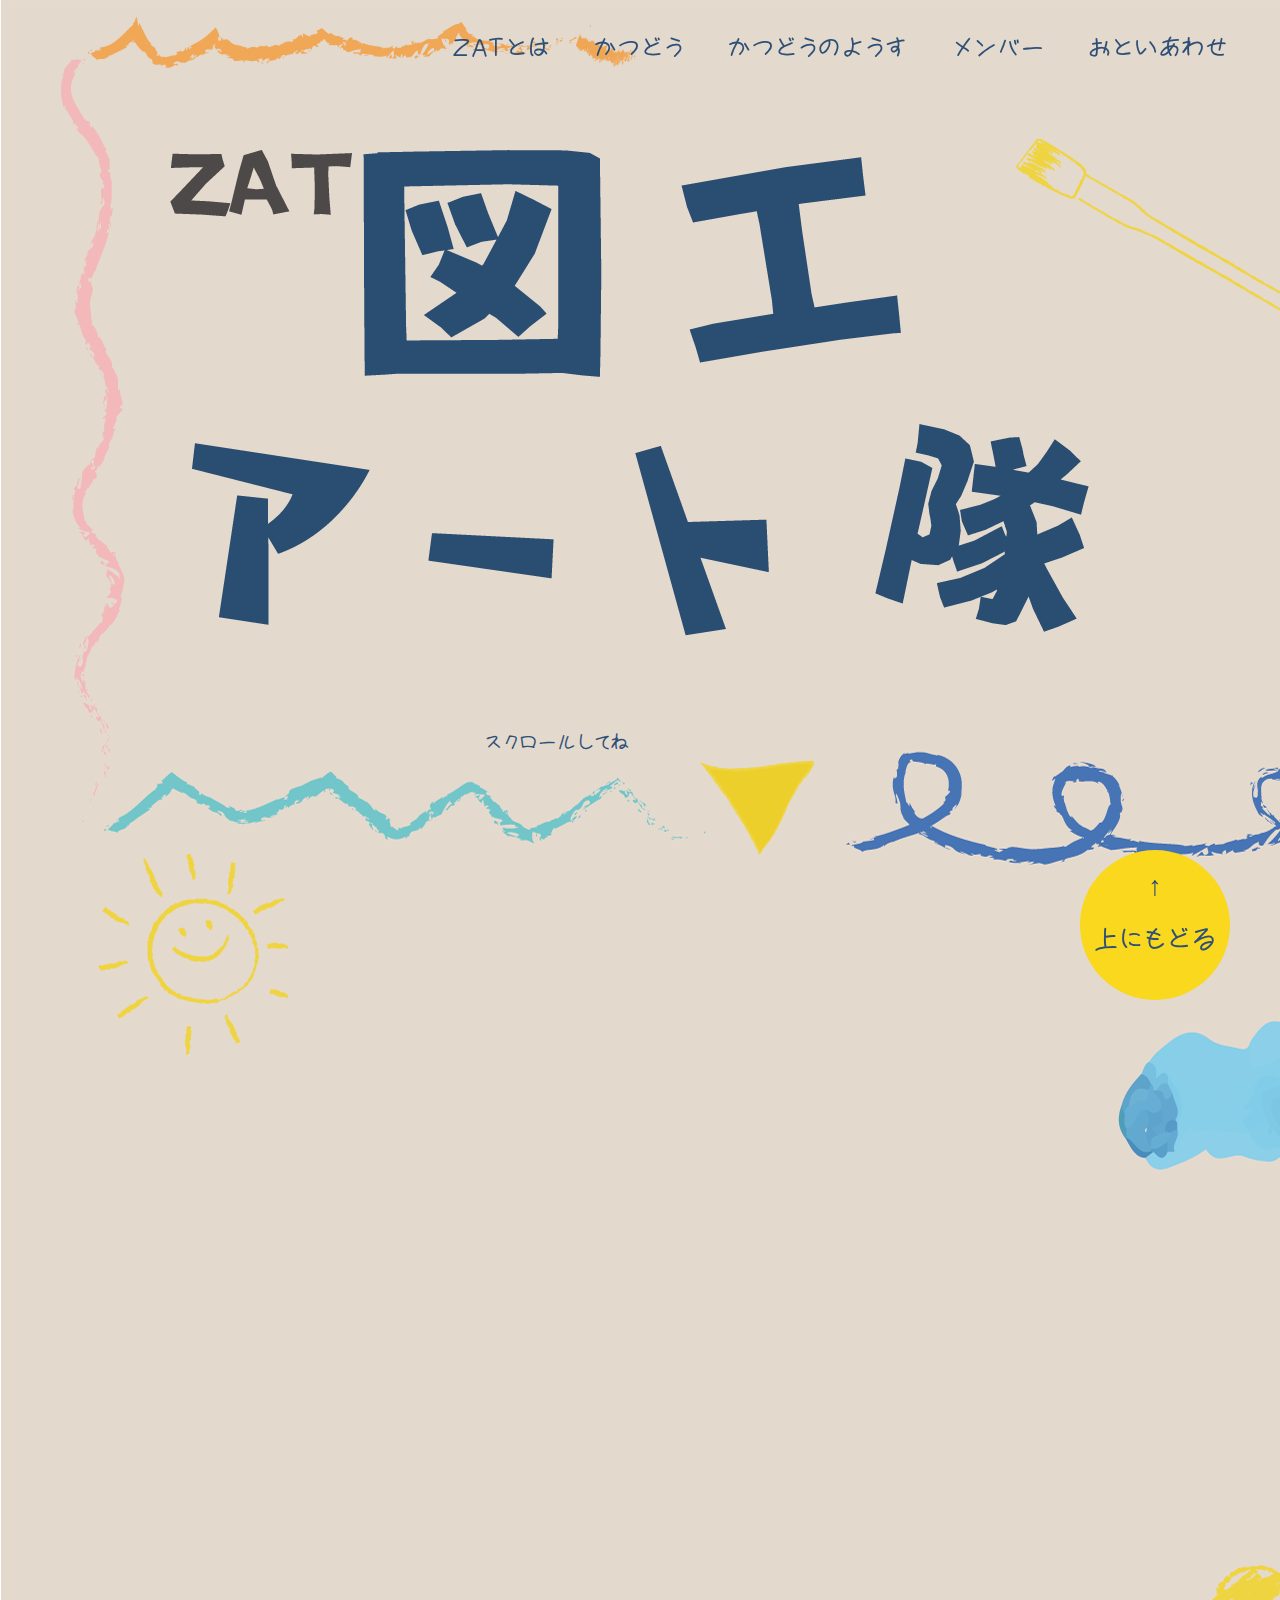
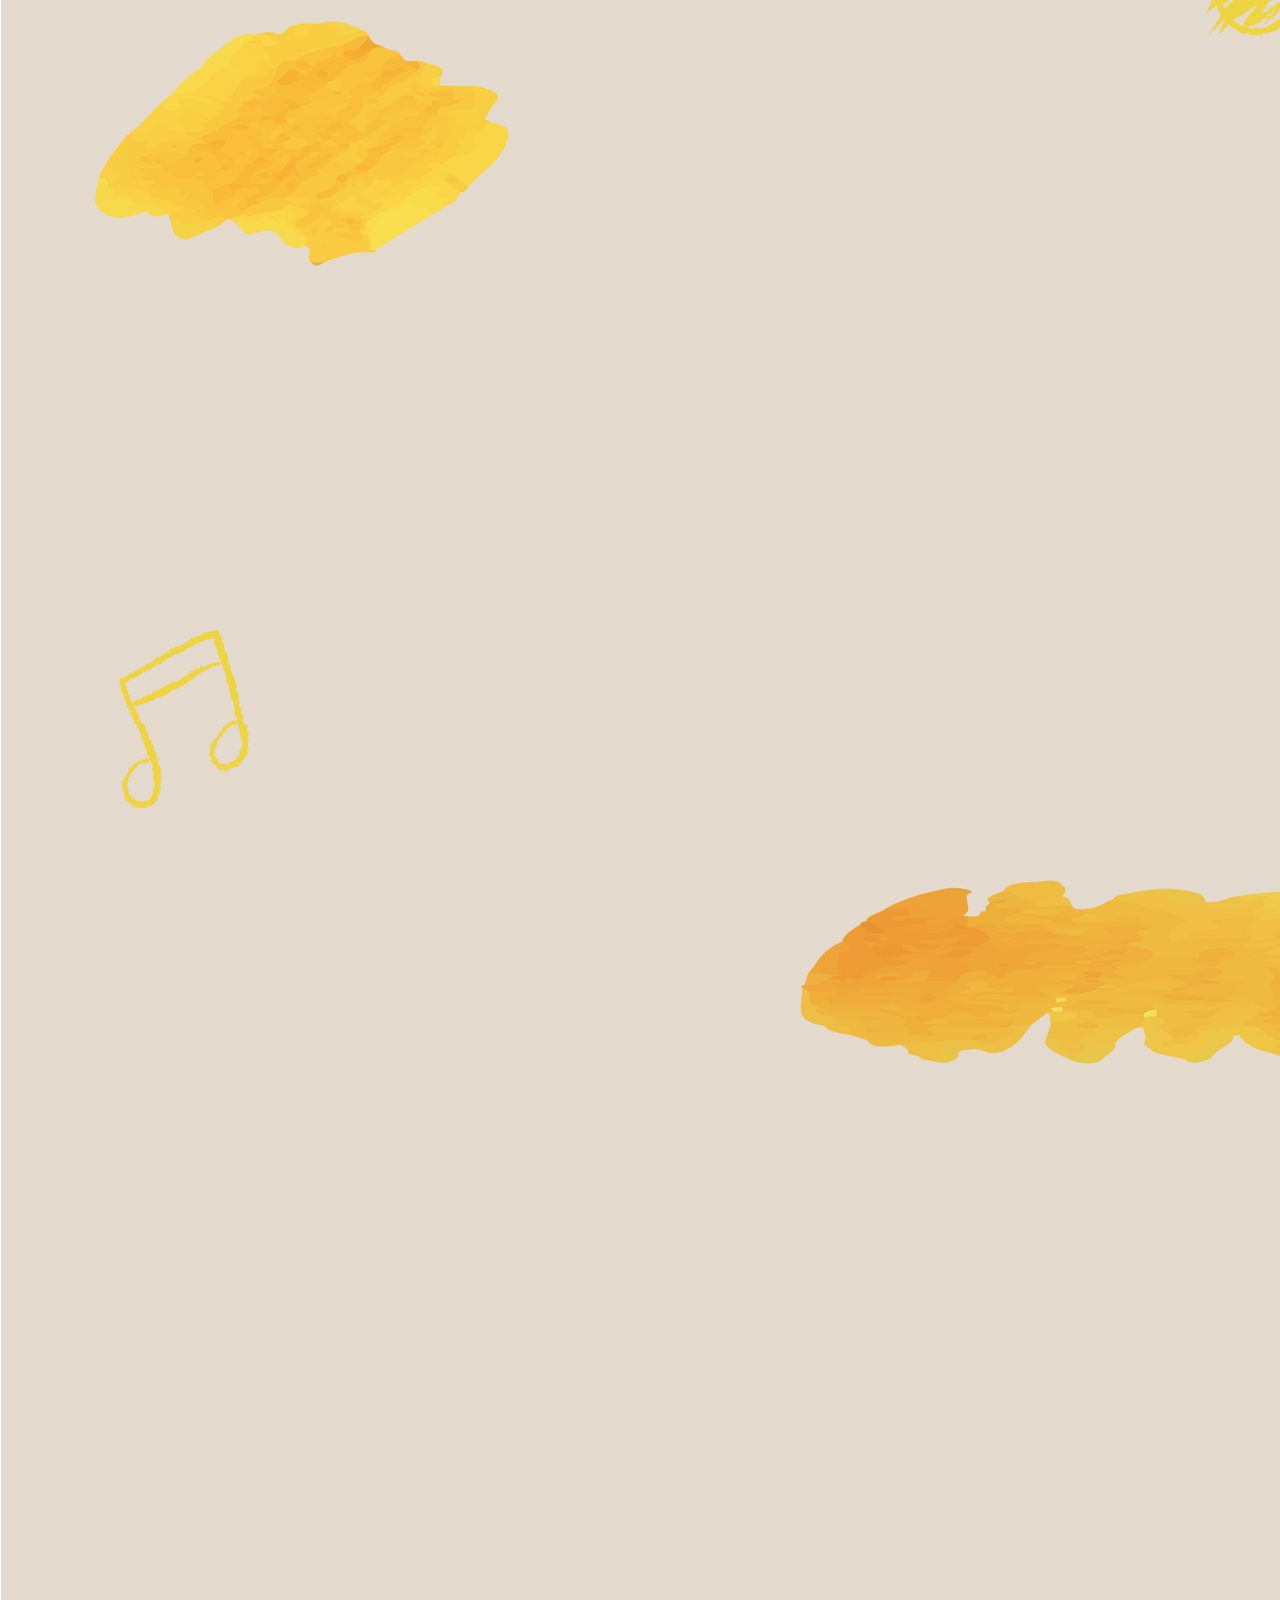
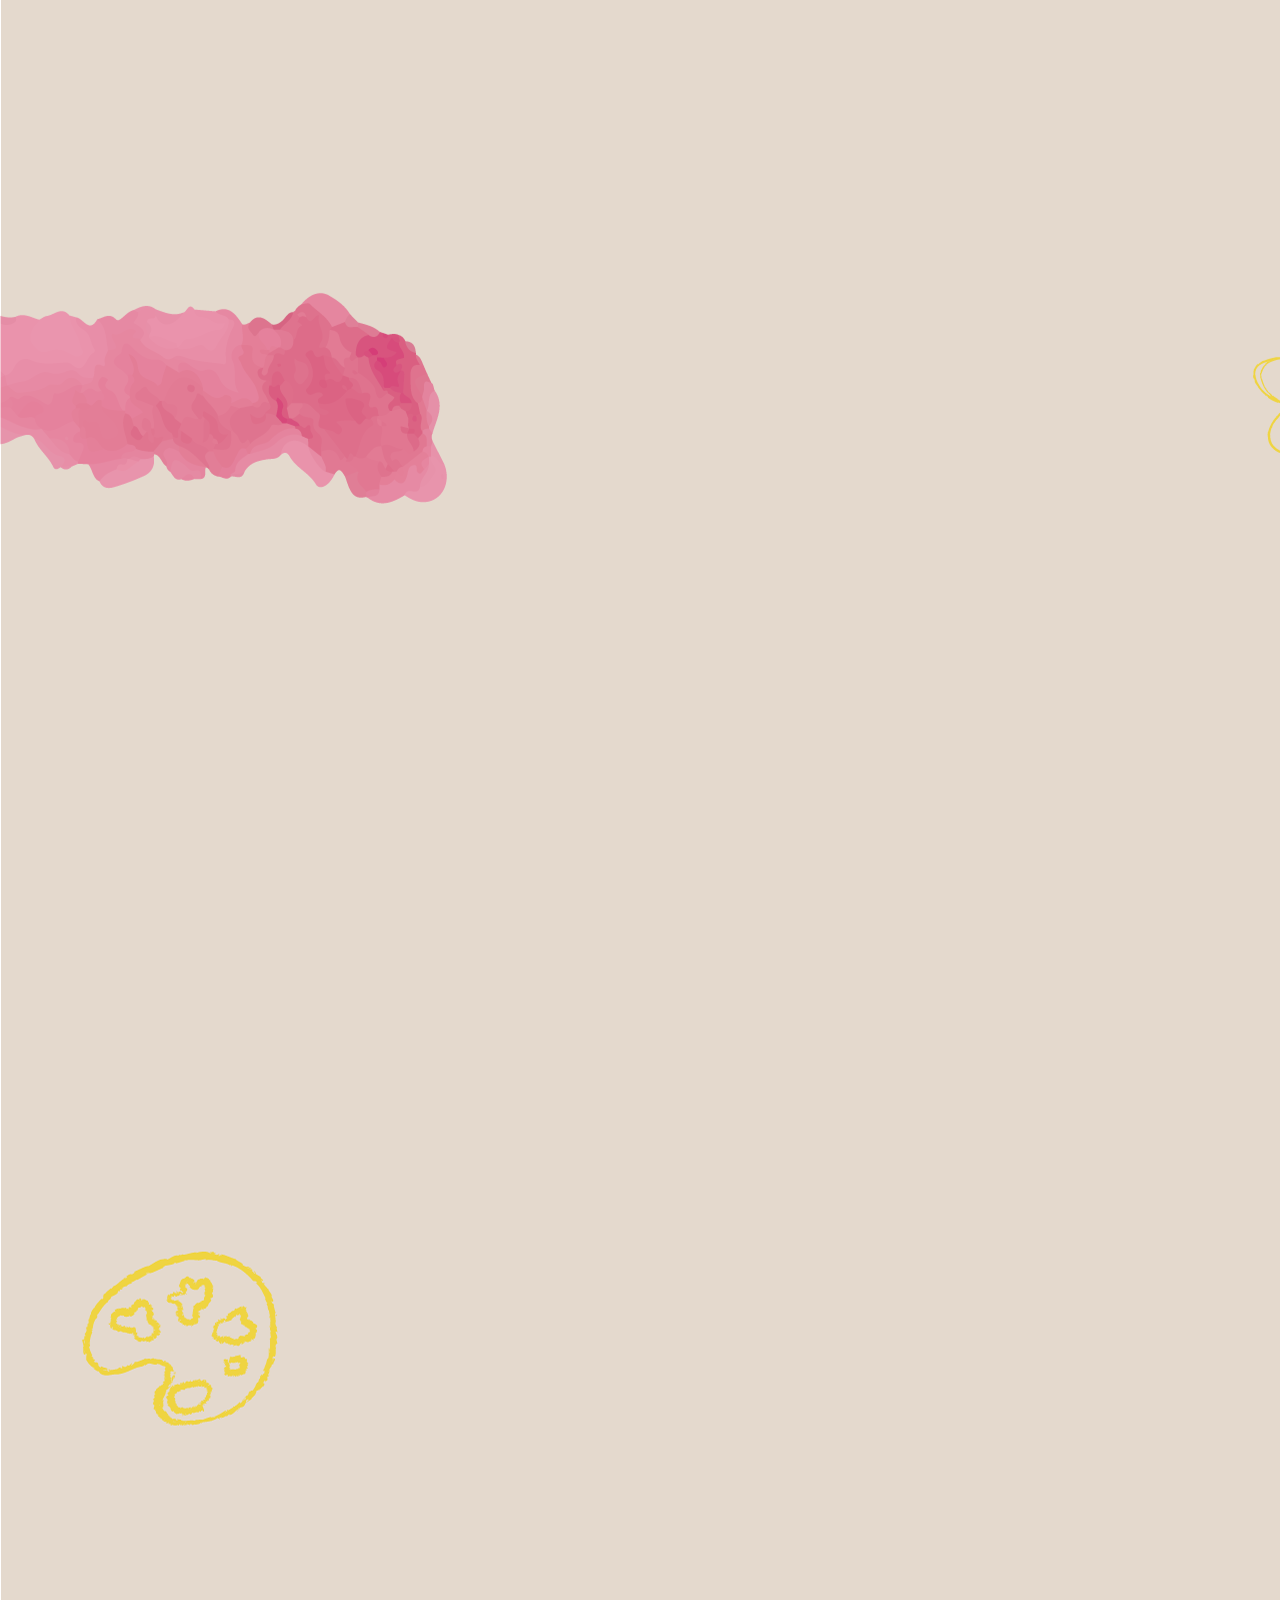
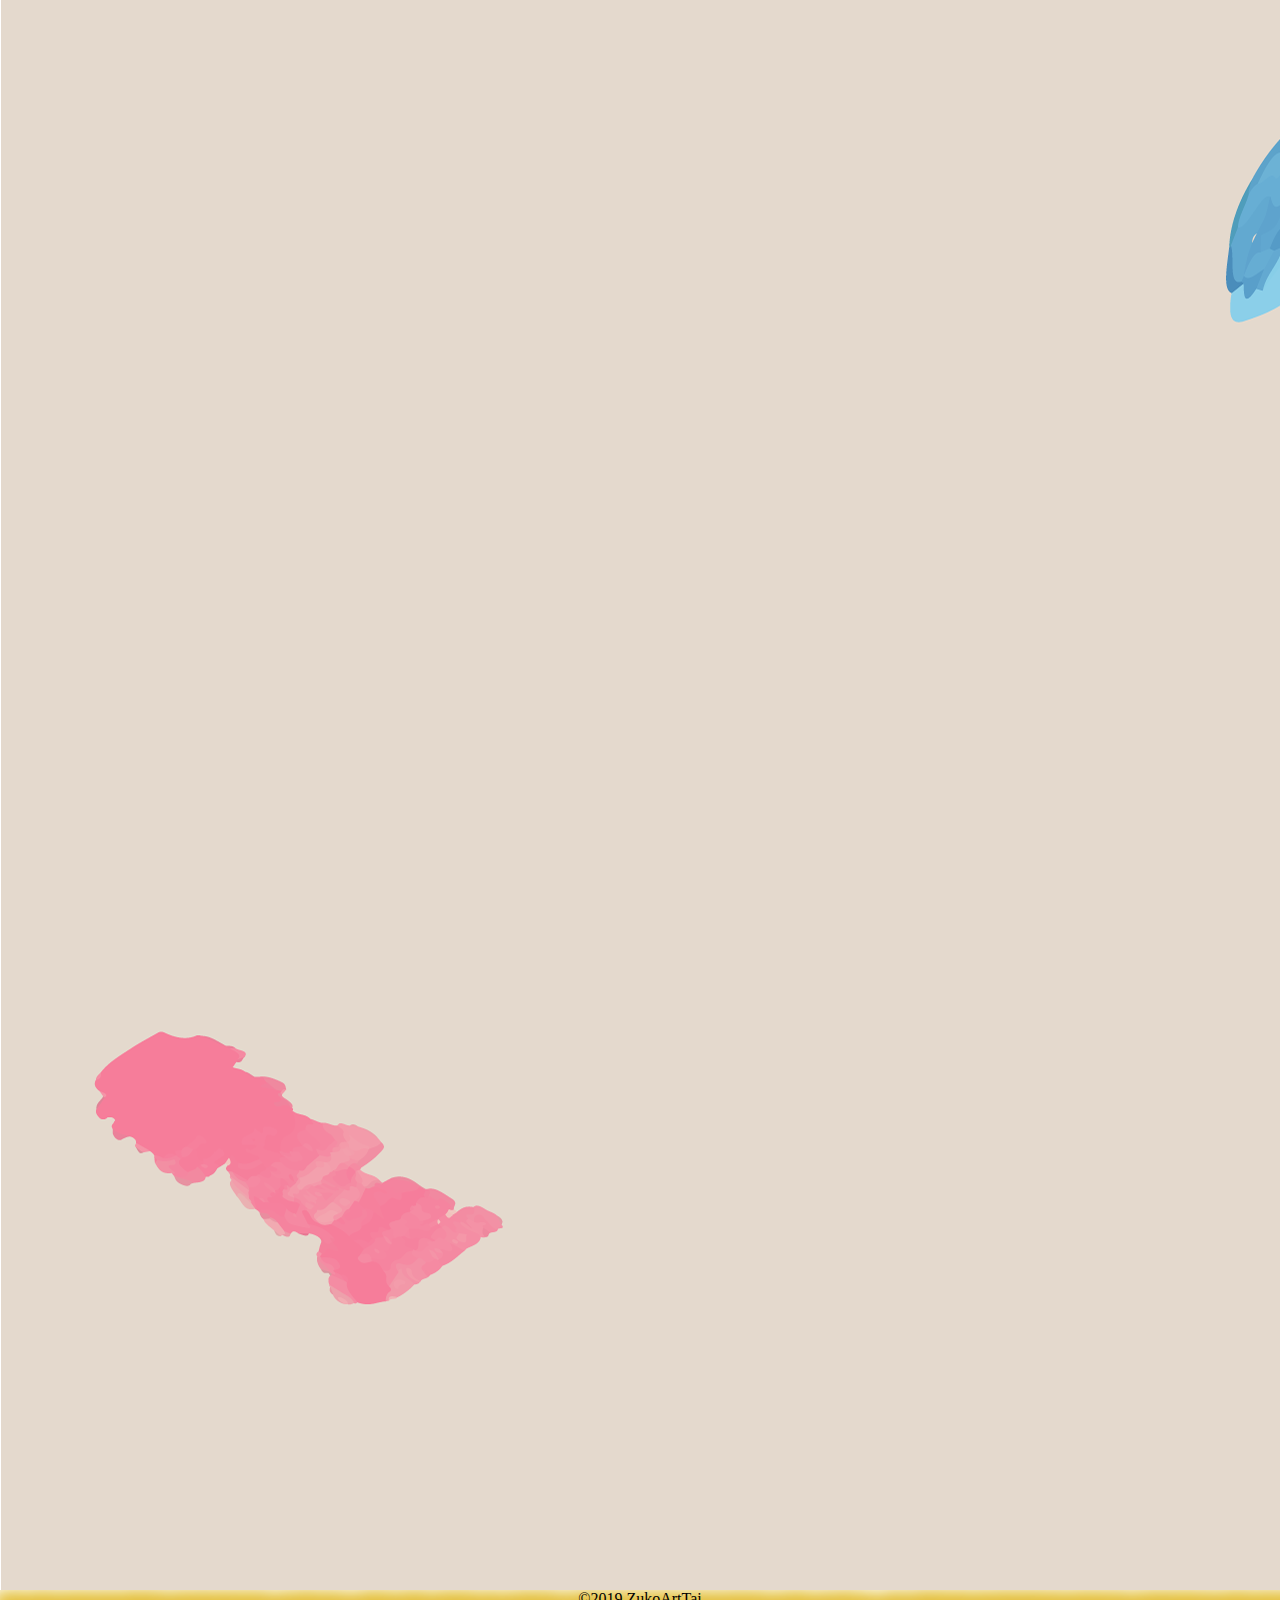
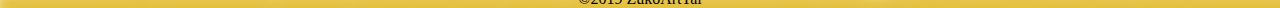
==== index.html @ a3e341e4 "no message" ====
<!DOCTYPE html>
<html lang="ja">
<head>
    <meta charset="UTF-8">
    <link rel="stylesheet" href="style.css">
    <link href="slick-theme.css" rel="stylesheet" type="text/css">
    <link href="slick.css" rel="stylesheet" type="text/css">
    <script src="https://ajax.googleapis.com/ajax/libs/jquery/3.4.1/jquery.min.js">
    </script>
    <script src="slick.min.js"></script>
    <meta name="viewport" content="width=device-width,initial-scale=1">



    <title>図工アート隊｜ZAT</title>
</head>

<body>
    <div class="head">
        <div class="global-navi"><nav>
            <ul>
                <li>
                    <a href="#about">ZATとは</a>
                    <a href="#activities">かつどう</a>
                    <a href="#gallery">かつどうのようす</a>
                    <a href="#members">メンバー</a>
                    <a href="#contact">おといあわせ</a>
                </li>

            </ul>
        </nav>
        </div>
        <p>スクロールしてね</p>
        <a class="scroll" href="#about"><img src="pointing.png" alt=""></a>
        <div class="logo-img"><img src="1x/logo.png" alt=""></div>
        <div class="logo-mini"><img src="1x/logomini.png" alt=""></div>
        
    </div>
    <div class="main">
        <div class="fuwat" id="about">
            <img class="title" src="titleabout.png" alt="">
            <img src="zatmark.png" alt="">
            <p>ZATは放課後図工室から生まれたグループ。<br>
                モノづくりやわくわくすることが大好きな<br>
                子どもたちのグループです。<br>
                日々自分たちの学校や町を楽しくさせること<br>
                を考えていて、創作活動を通して図工、<br>
                アートの楽しさを伝えます。

            </p>


        </div>
        <div class="fuwat" id="activities">
            <img class="title" src="titleactivity.png" alt="">
            <div class="activitybox">
                <div class="left-box"><a href="index2.html#section1"><img src="activitypetit2.png" alt=""></a>
                <div class="learnmore"><h2>もっとみる</h2></div></div>
                <div class="right-box">
                    <div class="right-one">

                        <div class="each"><a href="index2.html#section2"><img src="activityzukkoro.png" alt=""></a><div class="learnmore"><h2>もっとみる</h2></div></div>
                        <div class="each"><a href="index2.html#section3"><img src="activitypetit1.png" alt=""></a><div class="learnmore"><h2>もっとみる</h2></div></div>
                    </div>
                    <div class="right-two">
                        <div class="each"><a href="index2.html#section4"><img src="1x/activitykyoudo.png" alt=""></a><div class="learnmore"><h2>もっとみる</h2></div></div>
                        <div class="each"><a href="index2.html#section5"><img src="1x/activityflat.png" alt=""></a><div class="learnmore"><h2>もっとみる</h2></div></div>
                    </div>
                </div>
            </div>
        </div>
        <div class="fuwat" id="gallery">
            <img class="title" src="titlegallery.png" alt="">
            <ul class="thumb-item">
                <li><a href="#"><img src="kanbang.JPG"></a></li>
                <li><a href="#"><img src="kokubang.JPG"></a></li>
                <li><a href="#"><img src="logog.JPG"></a></li>
                <li><a href="#"><img src="nunog.JPG"></a></li>
                <li><a href="#"><img src="paintingg.JPG"></a></li>
            </ul>
            <!-- ↓サムネイル -->
            <ul class="thumb-item-nav">
                <li><a href="#"><img src="kanbang.JPG"></a></li>
                <li><a href="#"><img src="kokubang.JPG"></a></li>
                <li><a href="#"><img src="logog.JPG"></a></li>
                <li><a href="#"><img src="nunog.JPG"></a></li>
                <li><a href="#"><img src="paintingg.JPG"></a></li>
            </ul>




        </div>

        <script>
            $(function() {
                $('.thumb-item').slick({
                    infinite: true,
                    slidesToShow: 1,
                    slidesToScroll: 1,
                    arrows: false,
                    fade: true,
                    asNavFor: '.thumb-item-nav' //サムネイルのクラス名
                });
                $('.thumb-item-nav').slick({
                    infinite: true,
                    slidesToShow: 3,
                    slidesToScroll: 1,
                    asNavFor: '.thumb-item', //スライダー本体のクラス名
                    focusOnSelect: true,
                    centerMode: true,
                });
            });
        </script>

        <div class="fuwat" id="members">
            <img class="title" src="titlemember.png" alt="">

            <div class="introduce">
                <div class="person">
                    <div class="face"><img src="1x/face3boy.png" alt=""></div>
                    <p>マッキー</p>
                </div>
                <div class="person">
                    <div class="face"><img src="1x/face1girl.png" alt=""></div>
                    <p>はな</p>
                </div>
                <div class="person">
                    <div class="face"><img src="1x/face2girl.png" alt=""></div>
                    <p>あーちゃん</p>
                </div>
                <div class="person">
                    <div class="face"><img src="1x/face5boy.png" alt=""></div>
                    <p>オガポガ</p>
                </div>
                <div class="person">
                    <div class="face"><img src="1x/face4girl.png" alt=""></div>
                    <p>ひがしー</p>
                </div>
                <div class="person">
                    <div class="face"><img src="1x/face6boy.png" alt=""></div>
                    <p>もっちー</p>
                </div>
                <div class="person">
                    <div class="face"><img src="1x/face3boy.png" alt=""></div>
                    <p>おじん</p>
                </div>
                <div class="person">
                    <div class="face"><img src="1x/face4girl.png" alt=""></div>
                    <p>あんちゃん</p>
                </div>
                <div class="person">
                    <div class="face"><img src="1x/face5boy.png" alt=""></div>
                    <p>まっさー</p>
                </div>
                <div class="person">
                    <div class="face"><img src="1x/face5boy.png" alt=""></div>
                    <p>ダン</p>
                </div>
                <div class="person">
                    <div class="face"><img src="1x/face3boy.png" alt=""></div>
                    <p>はち</p>
                </div>
                <div class="person">
                    <div class="face"><img src="" alt=""></div>
                    <p>次はきみだ！</p>
                </div>
            </div>

        </div>







        <div class="fuwat" id="contact">
            <img class="title" src="titlecontact.png" alt="">

            <form class="contact-form" action="program.php" method="post">
                <div class="item">
                    <label class="label" for="name" name="name">お名前</label>
                    <input class="name" type="text" name="name">
                </div>
                <div class="item" id="mail">
                    <label class="label" for="e-mail">メールアドレス</label>
                    <input class="mail" type="text" name="mail">
                </div>
                <div class="item" id="comment">
                    <label class="label" for="message">お問い合わせ内容</label>
                    <textarea name="comment" id="" cols="30" rows="10" placeholder="ZATと活動してみませんか？"></textarea>
                </div>

                <div class="item-no-label">
                    <button type="submit">おくる</button>
                </div>

            </form>


        </div>

        <a class="topbutton" href="index.html">↑<br>上にもどる</a>




    </div>


    <script type="text/javascript">
        $(document).ready(function() {
            $('.fuwat').css('visibility', 'hidden');
            $(window).scroll(function() {
                var windowHeight = $(window).height(),
                    topWindow = $(window).scrollTop();
                $('.fuwat').each(function() {
                    var objectPosition = $(this).offset().top;
                    if (topWindow > objectPosition - windowHeight + 200) {
                        $(this).addClass("fuwatAnime");
                    }
                });
            });
        });
    </script>

    <script>
        $(function() {
            $('a[href^="#"]').click(function() {
                var speed = 500;
                var href = $(this).attr("href");
                var target = $(href == "#" || href == "" ? 'html' : href);
                var position = target.offset().top;
                $("html, body").animate({
                    scrollTop: position
                }, speed, "swing");
                return false;
            });
        });
    </script>

    <script>
        $(function() {
            $('a[href^="index.html"]').click(function() {
                var speed = 500;
                var href = $(this).attr("href");
                var target = $(href == "index.html" || href == "" ? 'html' : href);
                var position = target.offset().top;
                $("html, body").animate({
                    scrollTop: position
                }, speed, "swing");
                return false;
            });
           
        });
    </script>
<script>
        $(function() {
    var showFlag = false;
    var topBtn = $('.topbutton');    
    topBtn.css('bottom', '-100px');
    var showFlag = false;
    //スクロールが100に達したらボタン表示
    $(window).scroll(function () {
        if ($(this).scrollTop() > 800) {
            if (showFlag == false) {
                showFlag = true;
                topBtn.stop().animate({'bottom' : '20px'}, 300); 
            }
        } else {
            if (showFlag) {
                showFlag = false;
                topBtn.stop().animate({'bottom' : '-100px'}, 300); 
            }
        }
    });
            });
    </script>
    <script>
         
    /*$(function(){   
           $(window).scroll(function(){
         
        //セクション３より進んだらこれ
            if($(window).scrollTop() > $('#about').offset().top){
             $(".global-navi").css("background", "#f9d81dff");
        }else//それ以外（つまりセクション１である場合）はこれ
             $(".global-navi").css("background", "#e8dcd011");
              });
        }); */
    </script>



    <footer>&copy;2019 ZukoArtTai</footer>

</body></html>
---- style.css ----
* {
    margin: 0;
    padding: 0;

}

@font-face {
    font-family: 'yasasisa';

    src: url('yasasisa.ttf') format('truetype');
}

@font-face {
    font-family: 'nishiki';

    src: url('nishiki-teki.ttf') format('truetype');

}

@font-face {
    font-family: 'guzuri';
    src: url('guzuri_1nensei.ttf') format('truetype');
}

body {
    width: 100%;
    background-image: url("1x/bgimg.png");
    background-repeat: no-repeat;
    animation: fadeIn 2s ease 0s 1 normal;
    -webkit-animation: fadeIn 2s ease 0s 1 normal;
    

    
}

@keyframes fadeIn {
    0% {opacity: 0}
    100% {opacity: 1}
}

@-webkit-keyframes fadeIn {
    0% {opacity: 0}
    100% {opacity: 1}
}


@media screen and ( max-width:480px ){
    
    body{
        background-image: url(1x/spbgimg.png);
        
        -webkit-background-size: cover;
        background-size: cover;
    }
    
}

.head {
    height: 920px;
}

.logo-img{
    width: 100%;
    text-align: center;
    position: absolute;
    top: 150px;

}






.logo-mini img{
    position: absolute;
    left: 170px;
    top: 150px;
}




@media screen and (max-width:480px ){
    .logo-img img{
        text-align: center;
        width: 50%;

    }
    
    
}

@media screen and (max-width:480px ){
    .logo-mini img{
        width: 50%;
        
    }
}






.scroll {
    position: absolute;
    top: 760px;
    left: 700px;

}


nav {


    overflow: hidden;
    position: absolute;
    right: 32px;
    position:fixed;
    z-index: 100;
    
}

nav li {
    margin-top: 35px;

    float: left;
        
    

}

nav a {
    font-family: 'guzuri';
    font-size: 25px;
    text-decoration: none;
    color: #2e5077ff;
    font-weight: 500;
    display: inline-block;
    padding: 0 20px;
    transition:0.5s
    
     
}



nav a:hover {
    border-bottom: 5px solid #f9d81dff;
    
}



.global-navi{
    width: 100%;
    height: 80px;
    background: #e8dcd011;
    position:fixed;
    z-index: 3;
}


@media screen and ( max-width:479px ){
    
    nav{
        display:none;
    }
    
}

.head p{
    font-family: 'guzuri';
    position:absolute;
    top:720px;
    right: 650px;
}




.scroll img{
    transition-duration:0.5s;
}



.scroll img:hover{
    
  transform: translateY(20px);
  transition-duration: 0.5s;

}

.main {
    width: 1015px;
    margin: 0 auto;
}

#about {
    height: 870px;
    padding-top: 80px;


}

#about img {
    display: flex;
    margin: 20px auto 50px;
}


p {
    font-family: 'yasasisa';
    color: #2e5077ff;
    font-size: 20px;
    line-height: 2.4;
    text-align: center;
}

#activities {
    width: 100%;
    height: 830px;
    text-align: center;
    padding-top: 90px;
}

.title {}

.activitybox {
    width: 100%;
    padding: 50px 0 0;
    height: 430px;
    

}

.left-box {

    width: 440px;
    text-align: left;
    float: left;
    margin-right: 20px;
    margin-left: 50px;
text-align: center;
    
    position: relative;

}

.left-box .learnmore{
    font-family: 'yasasisa';
    color: #f9d81dff;
    background: #2e5077ff;
    width: 414px;
    margin-left: 15px;
    height: 429px;
    position: absolute;
    top: 0;
    border-radius: 20px;
    -webkit-transition:all 0.5s;
    -o-transition:all 0.5s;
    transition:all 0.5s;
    opacity: 1;
    z-index: -1;
    opacity:1;
}




.left-box img:hover{
    opacity:0.1;
}

.left-box img{
    transition:0.5s;
}


.left-box .learnmore h2{
    margin:190px 0;
    
}

.each .learnmore{
    font-family: 'yasasisa';
    color: #f9d81dff;
    background: #2e5077ff;
    margin-left: 6px;
    margin-top: 1.5px;
    width: 202px;
    height: 202px;
    position: absolute;
    top: 0;
    border-radius: 20px;
    -webkit-transition:all 0.5s;
    -o-transition:all 0.5s;
    transition:all 0.5s;
    opacity: 1;
    z-index: -1;
}

.each .learnmore h2{
    margin: 90px 0;
}

.each img:hover{
    opacity:0.1;
}

.each img{
    transition:0.5s;
}


.right-box {
    
    float: left;
    

}

.right-one{
    float: left;
    
    margin-right: 20px;
}

.right-two{
    float: left;
    
}



.each{
margin-bottom: 20px;
   position:relative;
    text-align: center;
}
.right-box img {
    width: 100%;
    

}





#gallery {
    height: 1000px;
    text-align: center;
    padding-top: 80px;
    padding-left: 20px;
    padding-right: 20px;
    margin-bottom: 200px;
}

.thumb-item {
    
    padding-bottom: 10px;
}

.thumb-item img {
    margin-top: 50px;
    width: 100%;
    
}

.thumb-item-nav img {
    
 width: 100%;
        
    
}

.thumb-item-nav .slick-current{
 opacity: 0.6;
}

#members {
    height: 1250px;
    text-align: center;
    padding-top: 90px;
    
    
}

.introduce{
    display: -webkit-flex;
    display: -moz-flex;
    display: -ms-flex;
    display: -o-flex;
    display: flex;
    
    justify-content:  space-between;
    
    flex-wrap: wrap;
    align-content: center;
    margin:72px 0 45px;
    
    
}

.person img{
    width: 60%;
    height: 70%;
}

.person{
    padding-bottom: 100px;
    margin: 0px 30px;
}

.face{
    width: 120px;
    height: 120px;
    border-radius:50%;
    background: #2e5077ff;
    margin: 20px;
    
    
}

.face img{
    padding: 20px;
}

#contact {
    height: 900px;
    text-align: center;
    padding-top: 80px;
    
}

.contact-form{
    font-family: 'yasasisa';
    color: #2e5077ff;
    font-size: 20px;
    
    
    
    
}

.contact-form .item{
    
   
    margin: 50px 0;
    padding-left: 50px;
}

.contact-form .item .label {
    display:inline-block;
 width: 170px;
    float: left;
 
  
  
    
}

#comment .label{
    
   
}

.name{
}

.mail {
    
}

input{
    
    width: 50%;
    border: 2px solid #2e5077ff;
    background-color: #e8dcd0ff;
    border-radius:10px;
    padding: 5px ;
    font-size: 1em;
    
}

textarea{
    width: 50%;
    height:300px;
    border: 2px solid #2e5077ff;
    background-color: #e8dcd0ff;
     border-radius:10px;
    padding: 5px;
    font-size: 1em;
}

button[type=submit] {
    
  border: none;
  outline: none;
  margin: 0:auto;
  line-height: 30px;
  width: 160px;
  text-align: center;
  font-size: 13px;
  color: #fff;
  background-color: #2e5077ff;
  cursor:pointer;
  border-radius: 10px;
  box-sizing: content-box;
  transition:0.1s ease all;
    font-family: 'guzuri';
    font-size: 25px;
    padding: 10px;
    
}

.topbutton{
    text-decoration: none;
    color: #2e5077ff;
    font-size: 27px;
    font-family: 'guzuri';
    width: 130px;
    height: 130px;
    background-color: #f9d81dff;
    border-radius: 50%;
    text-align: center;
    line-height: 2;
    position: absolute;
    bottom:50px;
    right: 50px;
    transition:0.5s;
    position: fixed;
    padding: 10px;
    transition:0.5s;
}

.topbutton:hover{
width: 150px;
    height: 150px;
    font-size: 30px;
    background-color: #f9d81dff;
    border-radius: 50%;
    text-align: center;

}


footer {
    text-align: center;
    background-image: url(footer.png);
    -webkit-background-size: cover;
    background-size:cover;
}


.fuwatAnime {
    -webkit-animation-fill-mode: both;
    -ms-animation-fill-mode: both;
    animation-fill-mode: both;
    -webkit-animation-duration: 1.5s;
    -ms-animation-duration: 1.5s;
    animation-duration: 1.5s;
    -webkit-animation-name: fuwatAnime;
    -ms-animation-name: fuwatAnime;
    animation-name: fuwatAnime;
    visibility: visible !important;
}

@-webkit-keyframes fuwatAnime {
    0% {
        opacity: 0;
        -webkit-transform: translateY(-20px);
    }

    100% {
        opacity: 1;
        -webkit-transform: translateY(0);
    }
}

@keyframes fuwatAnime {
    0% {
        opacity: 0;
        -webkit-transform: translateY(-20px);
        -ms-transform: translateY(-20px);
        transform: translateY(-20px);
    }

    100% {
        opacity: 1;
        -webkit-transform: translateY(0);
        -ms-transform: translateY(0);
        transform: translateY(0);
    }
}
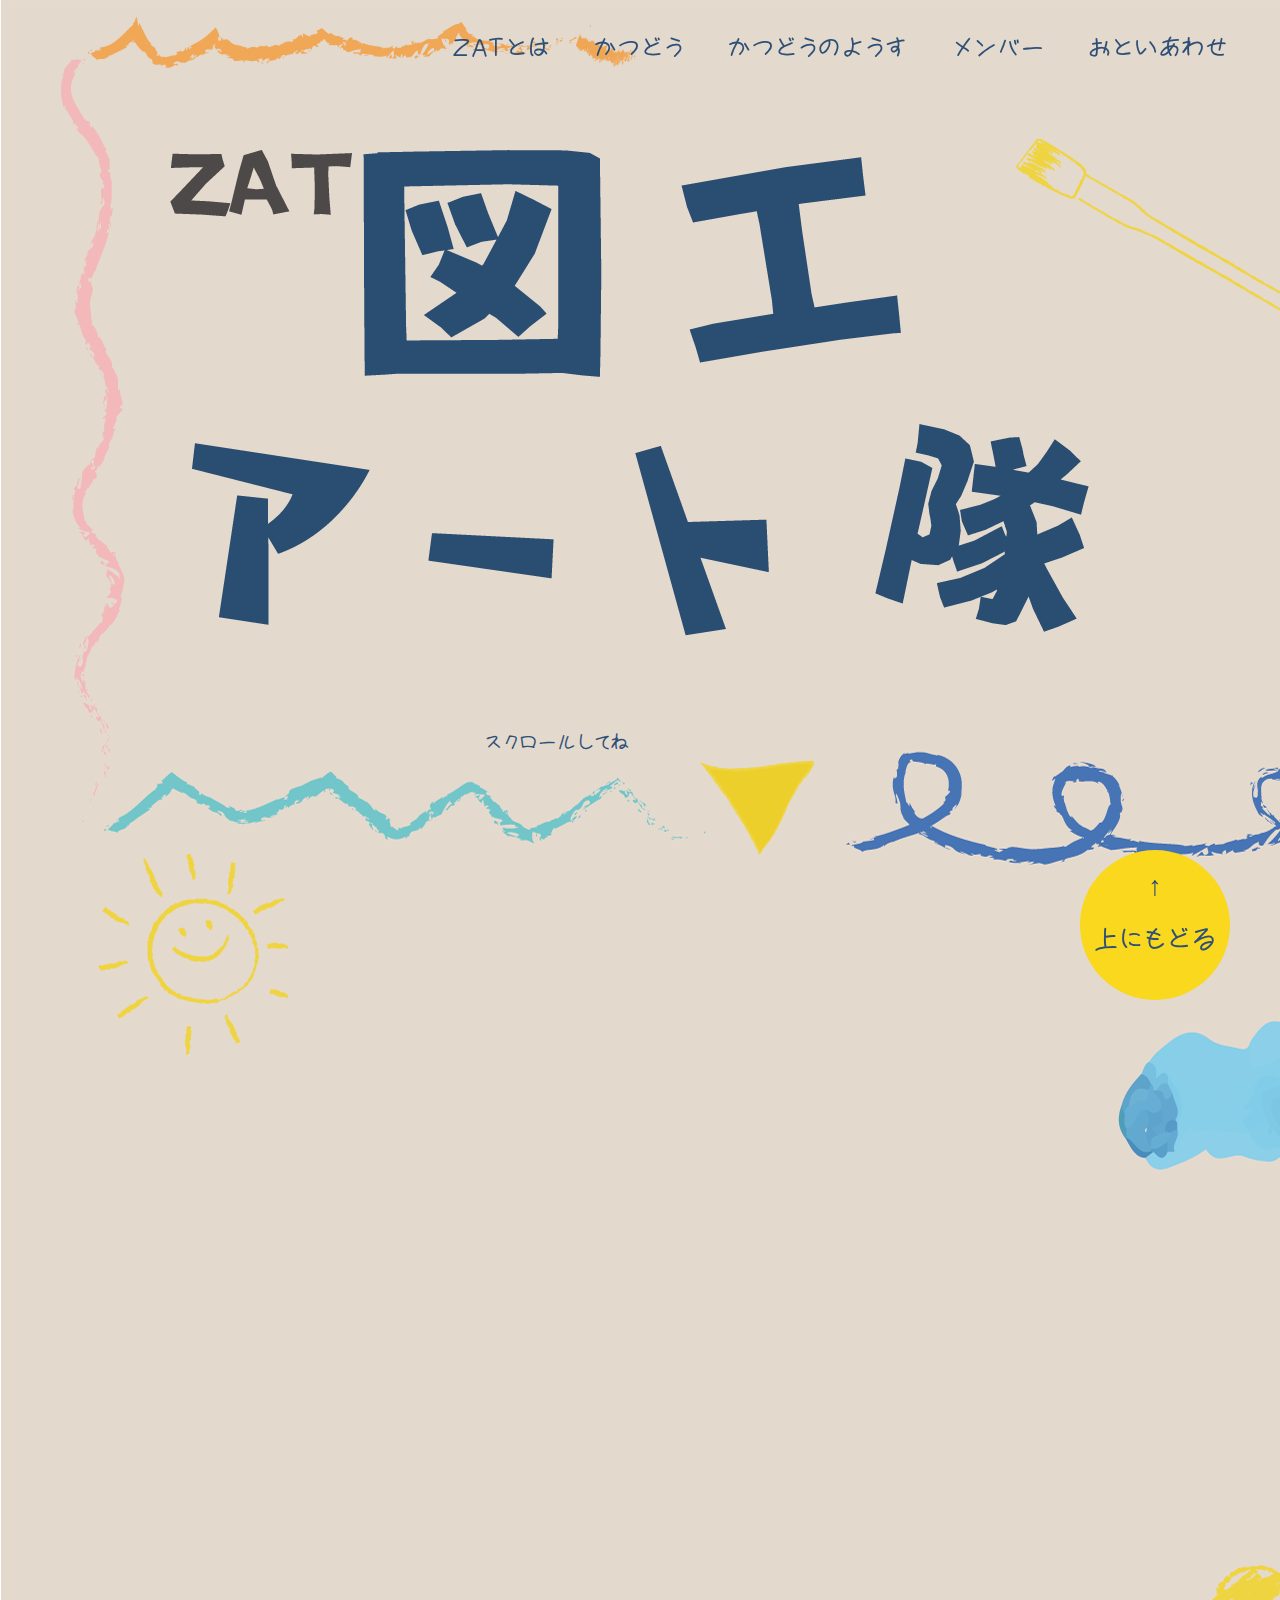
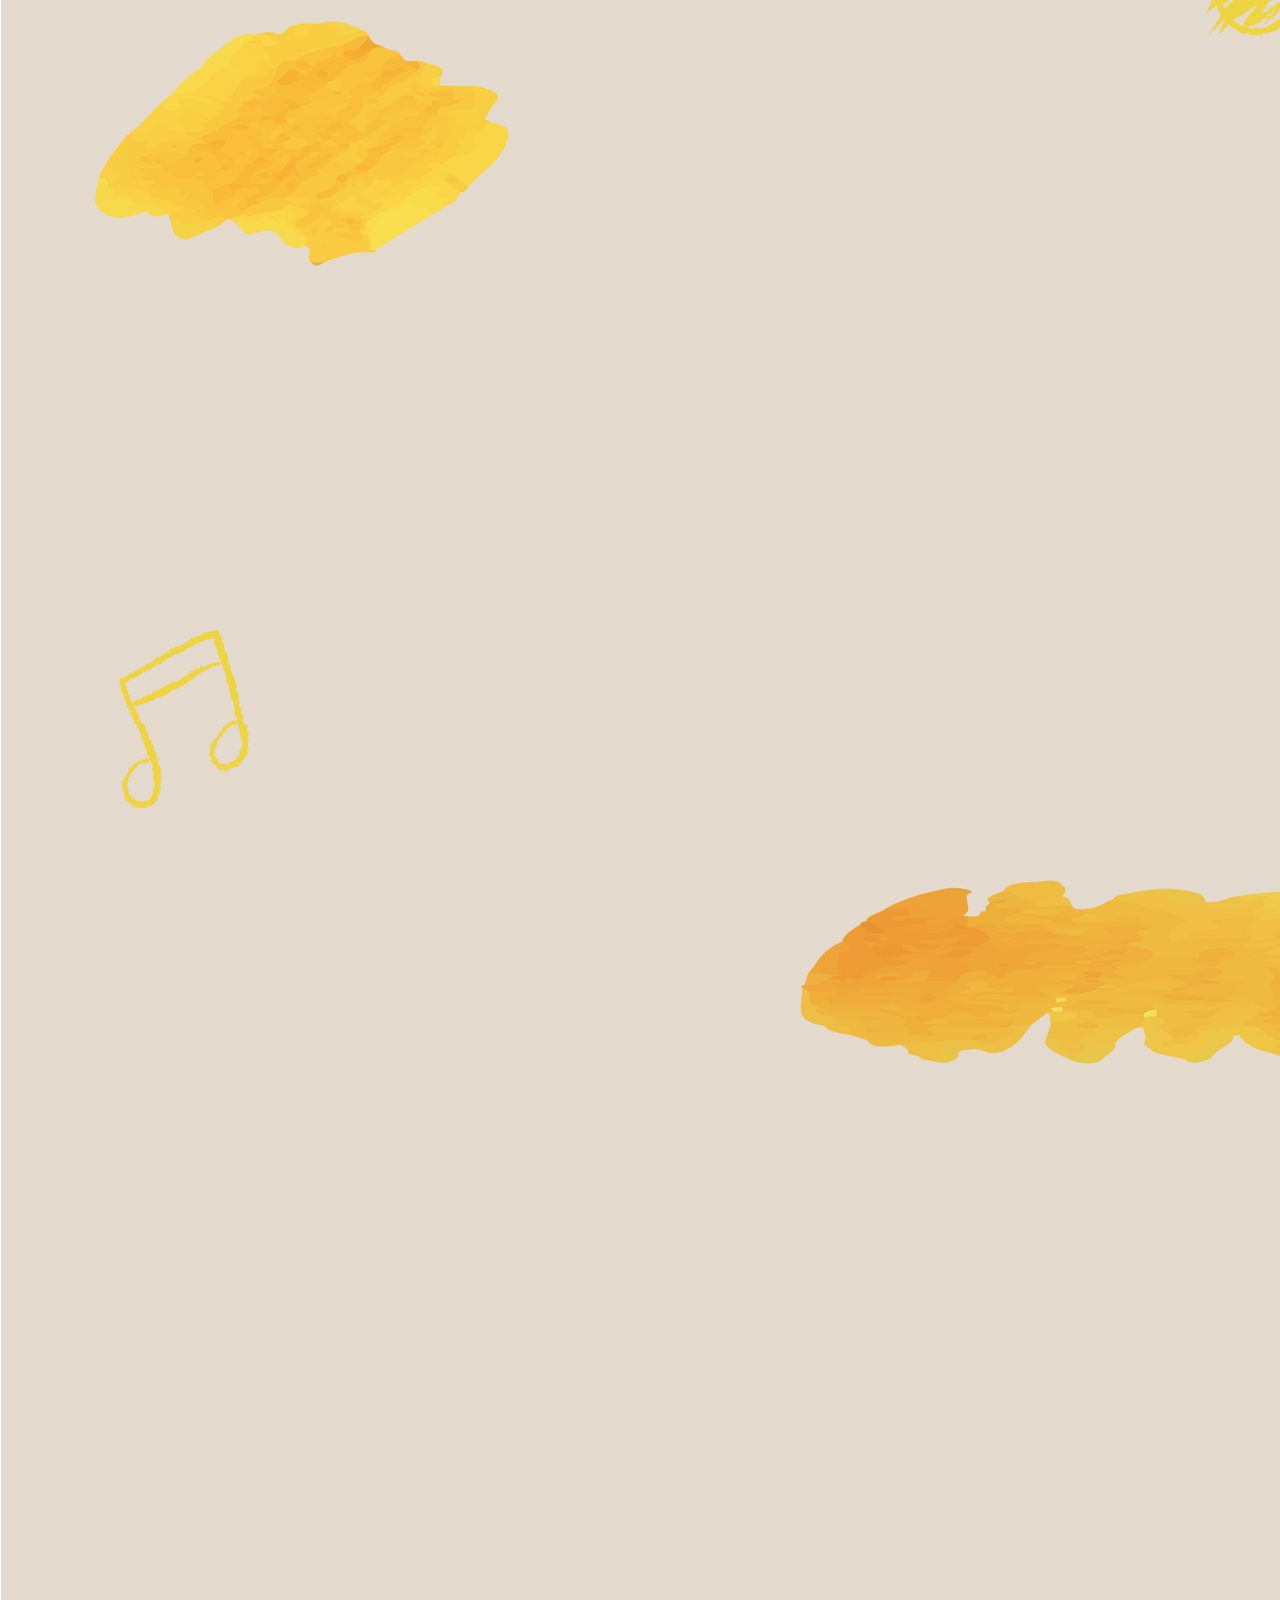
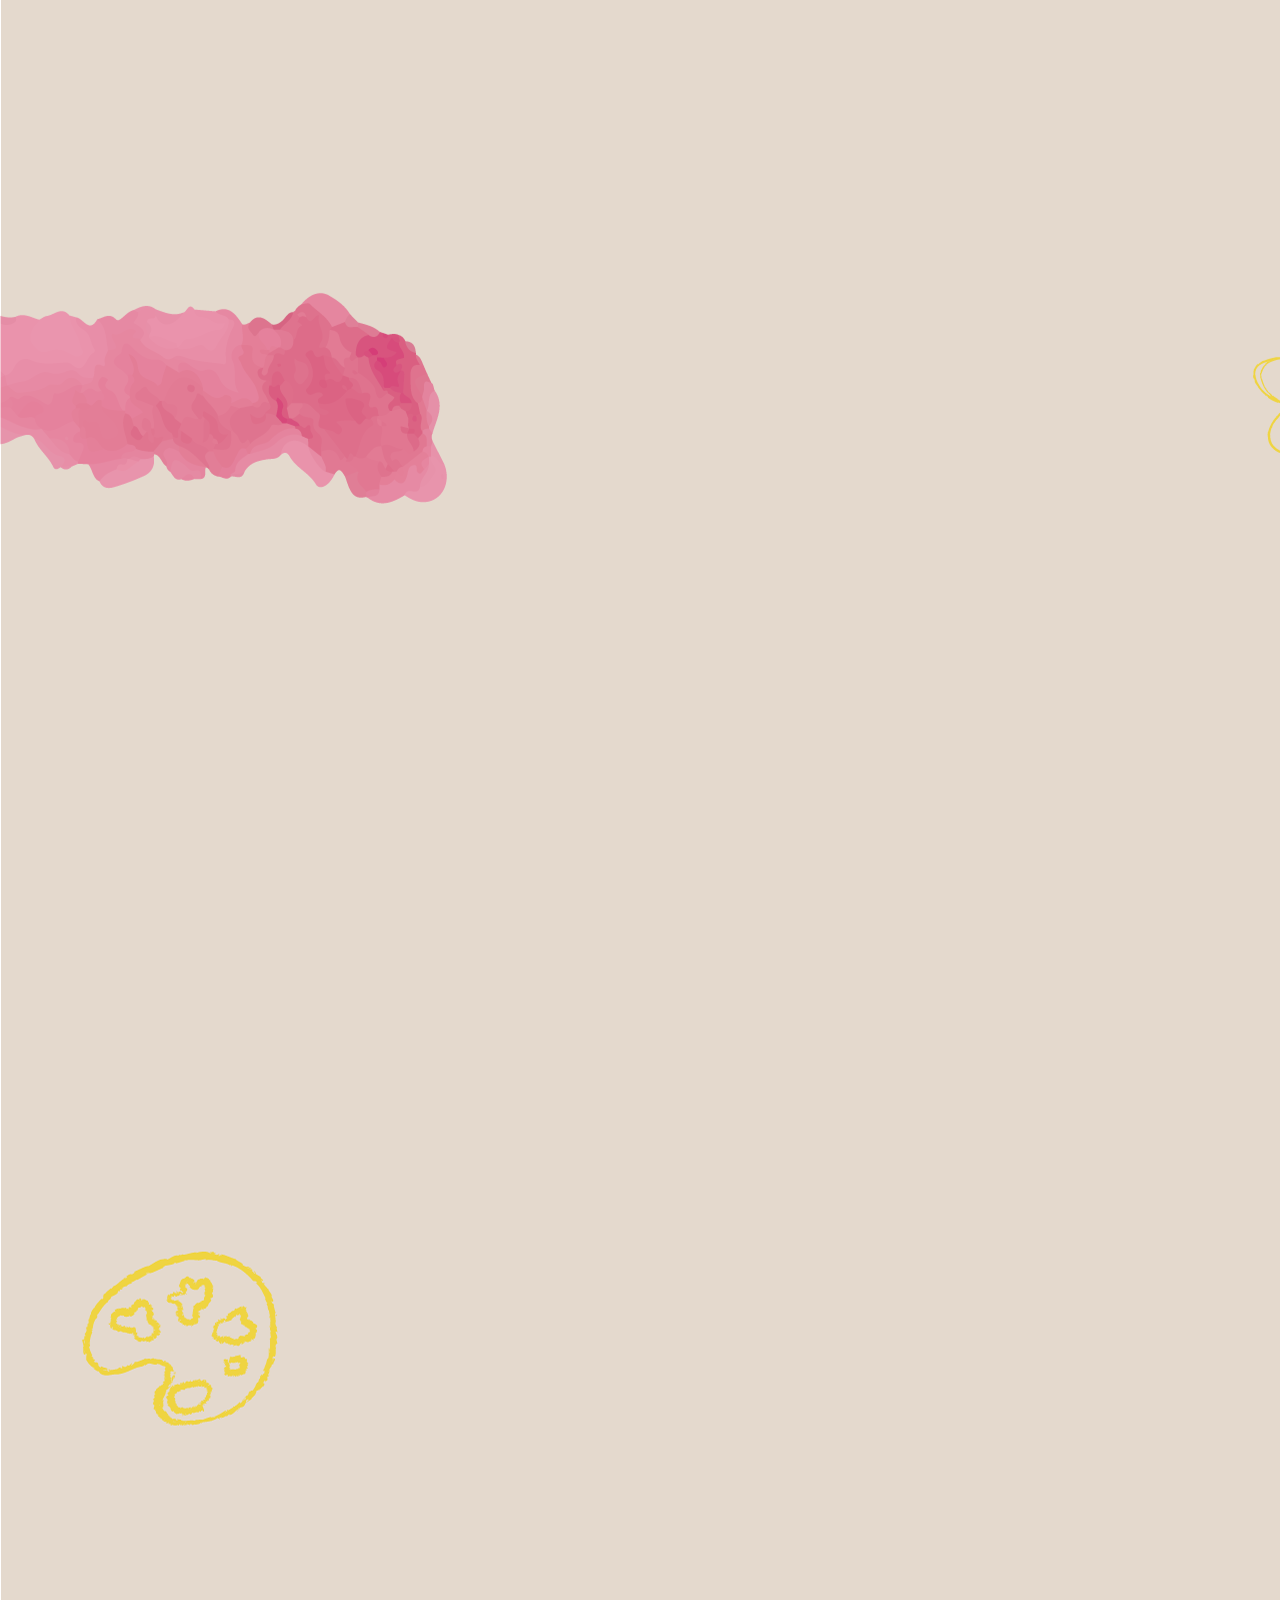
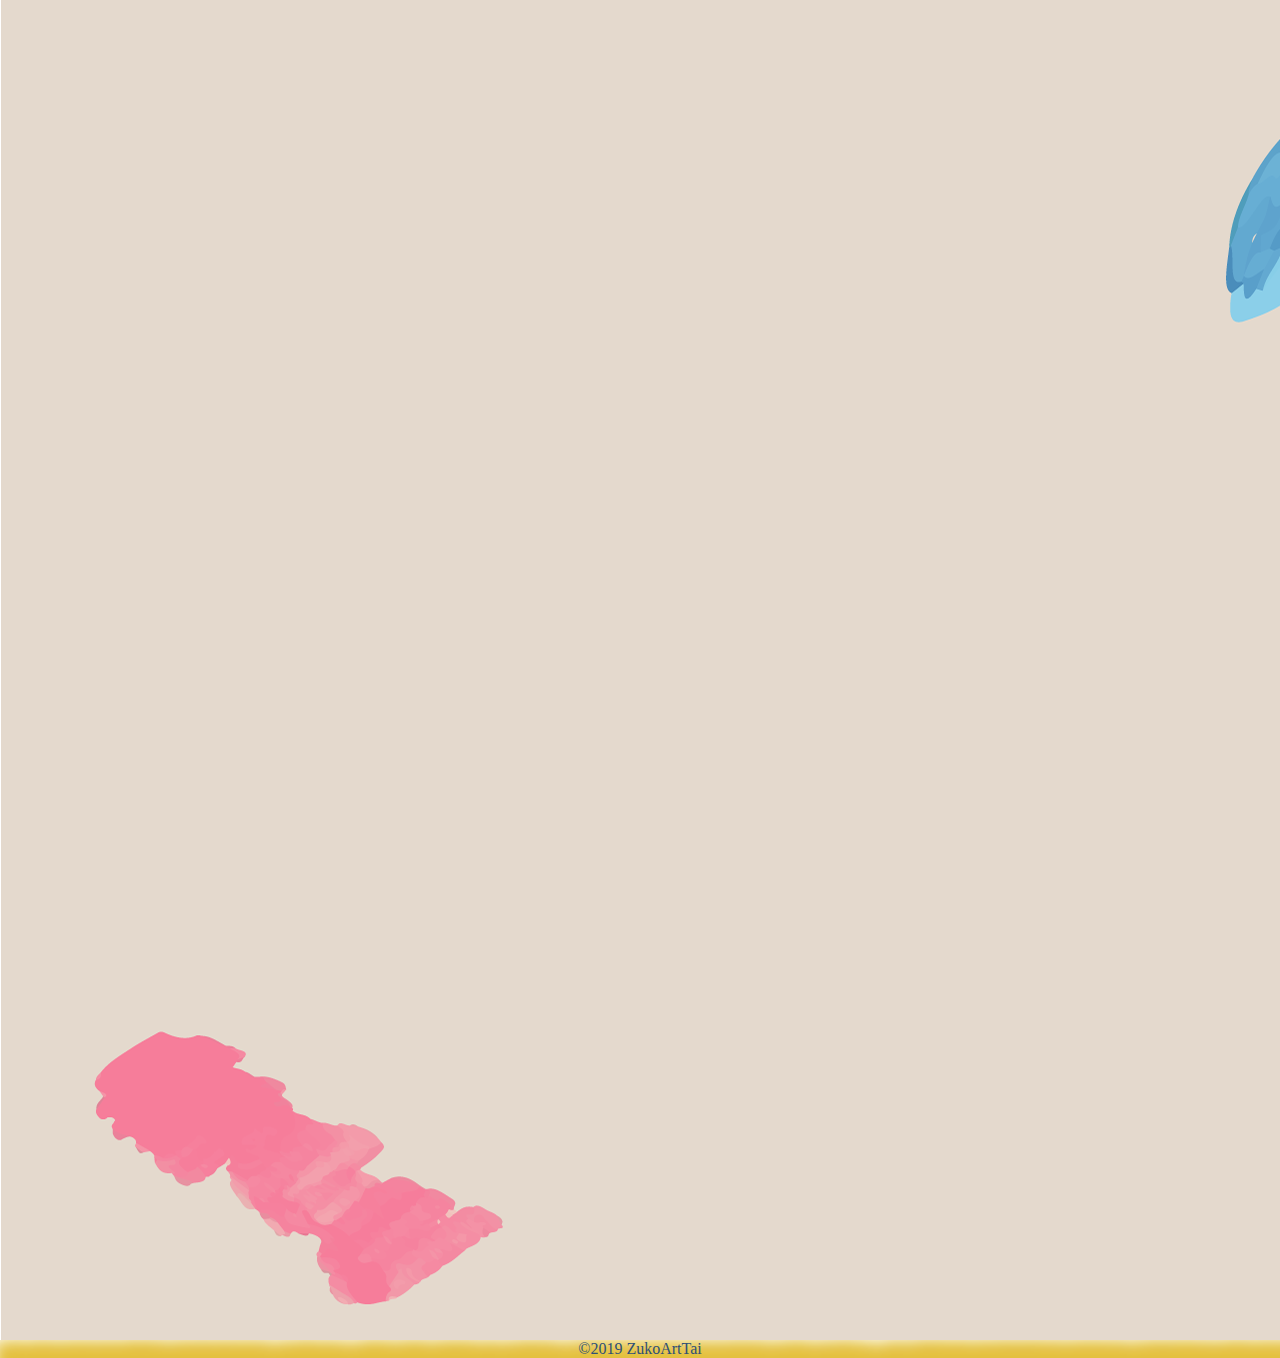
==== commit 9ec45c64: "responsive" ====
--- a/index.html
+++ b/index.html
@@ -1,7 +1,14 @@
 <!DOCTYPE html>
-<html lang="ja">
+<html lang="ja" prefix="og: http://ogp.me/ns# fb: http://ogp.me/ns/fb# website: http://ogp.me/ns/websaite#">
 <head>
     <meta charset="UTF-8">
+    
+    <meta propaty="og:image" content="https://zukozukoart.netlify.com/1x/ogp.png">
+      <meta propaty="og:type" content="webcite">
+      <meta propaty="og:site_name" content="ZAT 図工アート隊">
+      <meta propaty="og:url" content="zatzatart.com" >
+      <meta name="description" content="図工アート隊　ZATの紹介ページです。">
+    
     <link rel="stylesheet" href="style.css">
     <link href="slick-theme.css" rel="stylesheet" type="text/css">
     <link href="slick.css" rel="stylesheet" type="text/css">
@@ -9,7 +16,8 @@
     </script>
     <script src="slick.min.js"></script>
     <meta name="viewport" content="width=device-width,initial-scale=1">
-
+    <link rel="shorcut icon" href="zatmark.png">
+    
 
 
     <title>図工アート隊｜ZAT</title>
@@ -39,7 +47,7 @@
     <div class="main">
         <div class="fuwat" id="about">
             <img class="title" src="titleabout.png" alt="">
-            <img src="zatmark.png" alt="">
+            <img class="mark" src="zatmark.png" alt="">
             <p>ZATは放課後図工室から生まれたグループ。<br>
                 モノづくりやわくわくすることが大好きな<br>
                 子どもたちのグループです。<br>
@@ -77,6 +85,16 @@
                 <li><a href="#"><img src="logog.JPG"></a></li>
                 <li><a href="#"><img src="nunog.JPG"></a></li>
                 <li><a href="#"><img src="paintingg.JPG"></a></li>
+                <li><a href="#"><img src="1x/forgallery1.JPG"></a></li>
+                <li><a href="#"><img src="1x/forgallery2.JPG"></a></li>
+                <li><a href="#"><img src="1x/forgallery3.JPG"></a></li>
+                <li><a href="#"><img src="1x/forgallery4.JPG"></a></li>
+                <li><a href="#"><img src="1x/forgallery5.JPG"></a></li>
+                <li><a href="#"><img src="1x/forgallery6.JPG"></a></li>
+                <li><a href="#"><img src="1x/forgallery7.JPG"></a></li>
+                <li><a href="#"><img src="1x/forgallery8.JPG"></a></li>
+                <li><a href="#"><img src="1x/forgallery9.JPG"></a></li>
+                
             </ul>
             <!-- ↓サムネイル -->
             <ul class="thumb-item-nav">
@@ -85,6 +103,15 @@
                 <li><a href="#"><img src="logog.JPG"></a></li>
                 <li><a href="#"><img src="nunog.JPG"></a></li>
                 <li><a href="#"><img src="paintingg.JPG"></a></li>
+                <li><a href="#"><img src="1x/forgallery1.JPG"></a></li>
+                <li><a href="#"><img src="1x/forgallery2.JPG"></a></li>
+                <li><a href="#"><img src="1x/forgallery3.JPG"></a></li>
+                <li><a href="#"><img src="1x/forgallery4.JPG"></a></li>
+                <li><a href="#"><img src="1x/forgallery5.JPG"></a></li>
+                <li><a href="#"><img src="1x/forgallery6.JPG"></a></li>
+                <li><a href="#"><img src="1x/forgallery7.JPG"></a></li>
+                <li><a href="#"><img src="1x/forgallery8.JPG"></a></li>
+                <li><a href="#"><img src="1x/forgallery9.JPG"></a></li>
             </ul>
 
 
@@ -104,11 +131,19 @@
                 });
                 $('.thumb-item-nav').slick({
                     infinite: true,
-                    slidesToShow: 3,
+                    slidesToShow: 5,
                     slidesToScroll: 1,
                     asNavFor: '.thumb-item', //スライダー本体のクラス名
                     focusOnSelect: true,
                     centerMode: true,
+                    responsive: [{
+                breakpoint: 480,
+                  settings: {
+                    slidesToShow: 1,
+                    slidesToScroll: 1,
+                }
+              }
+              ]
                 });
             });
         </script>
@@ -120,46 +155,47 @@
                 <div class="person">
                     <div class="face"><img src="1x/face3boy.png" alt=""></div>
                     <p>マッキー</p>
+                    <div class="script"><p>頼れる隊長。みんなのまとめ役でなんでもできる器用。</p></div>
                 </div>
                 <div class="person">
                     <div class="face"><img src="1x/face1girl.png" alt=""></div>
-                    <p>はな</p>
+                    <p>はな </p><div class="script"><p>ZATのイラストレーター。オリジナルLINEスタンプも絶賛発売中！</p></div>
                 </div>
                 <div class="person">
                     <div class="face"><img src="1x/face2girl.png" alt=""></div>
-                    <p>あーちゃん</p>
+                    <p>あーちゃん</p> <div class="script"><p>ZATのムードメーカー。メリハリがありまじめな時は誰よりもしっかりやる。</p></div>
                 </div>
                 <div class="person">
                     <div class="face"><img src="1x/face5boy.png" alt=""></div>
-                    <p>オガポガ</p>
+                    <p>オガポガ</p> <div class="script"><p>ZATの副隊長。マッキーをサポートする助手。ちょっとおっちょこちょい。</p></div>
                 </div>
                 <div class="person">
                     <div class="face"><img src="1x/face4girl.png" alt=""></div>
-                    <p>ひがしー</p>
+                    <p>ひがしー</p> <div class="script"><p>あーちゃんと大の仲良し。ときどき鋭い質問をしてみんなをおどかせる。</p></div>
                 </div>
                 <div class="person">
                     <div class="face"><img src="1x/face6boy.png" alt=""></div>
-                    <p>もっちー</p>
+                    <p>もっちー</p> <div class="script"><p>あーちゃんのクラスメートで、ユニークな考え方の持ち主。</p></div>
                 </div>
                 <div class="person">
                     <div class="face"><img src="1x/face3boy.png" alt=""></div>
-                    <p>おじん</p>
+                    <p>おじん</p> <div class="script"><p>ダンの同級生。ラジオフチューズの子ども放送局にいるとてもおもしろい人。</p></div>
                 </div>
                 <div class="person">
                     <div class="face"><img src="1x/face4girl.png" alt=""></div>
-                    <p>あんちゃん</p>
+                    <p>あんちゃん</p> <div class="script"><p>おじんの妹。<br>兄がふざけていても止められる        <br>しっかり者。</p></div>
                 </div>
                 <div class="person">
                     <div class="face"><img src="1x/face5boy.png" alt=""></div>
-                    <p>まっさー</p>
+                    <p>まっさー</p> <div class="script"><p>もう一人の副隊長。常識にとらわれない視点で考えるアイデアマン。</p></div>
                 </div>
                 <div class="person">
                     <div class="face"><img src="1x/face5boy.png" alt=""></div>
-                    <p>ダン</p>
+                    <p>ダン</p> <div class="script"><p>あーちゃんの兄。中二で文武両道な生徒会長。賢いアイデアでみんなを助ける。</p></div>
                 </div>
                 <div class="person">
                     <div class="face"><img src="1x/face3boy.png" alt=""></div>
-                    <p>はち</p>
+                    <p>はち</p> <div class="script"><p>はなの弟。サッカーをしていて運動神経抜群。かわいい。</p></div>
                 </div>
                 <div class="person">
                     <div class="face"><img src="" alt=""></div>
@@ -288,11 +324,12 @@
         }else//それ以外（つまりセクション１である場合）はこれ
              $(".global-navi").css("background", "#e8dcd011");
               });
-        }); */
+        });*/
     </script>
 
 
 
     <footer>&copy;2019 ZukoArtTai</footer>
 
-</body></html>+</body>
+    </html>--- a/style.css
+++ b/style.css
@@ -28,7 +28,7 @@
     background-repeat: no-repeat;
     animation: fadeIn 2s ease 0s 1 normal;
     -webkit-animation: fadeIn 2s ease 0s 1 normal;
-    
+   
 
     
 }
@@ -44,19 +44,16 @@
 }
 
 
-@media screen and ( max-width:480px ){
-    
-    body{
-        background-image: url(1x/spbgimg.png);
-        
-        -webkit-background-size: cover;
-        background-size: cover;
-    }
-    
-}
+
 
 .head {
     height: 920px;
+}
+
+@media  screen and (max-width:480px){
+    .head{
+        height: 736px;
+    }
 }
 
 .logo-img{
@@ -83,8 +80,8 @@
 
 @media screen and (max-width:480px ){
     .logo-img img{
-        text-align: center;
-        width: 50%;
+        margin:110px auto;
+        width: 80%;
 
     }
     
@@ -93,21 +90,14 @@
 
 @media screen and (max-width:480px ){
     .logo-mini img{
-        width: 50%;
-        
-    }
-}
-
-
-
-
-
-
-.scroll {
-    position: absolute;
-    top: 760px;
-    left: 700px;
-
+        
+        margin:10px auto;
+        width: 30%;
+        position: absolute;
+        top: 130px;
+        left: 150px;
+        
+    }
 }
 
 
@@ -178,7 +168,12 @@
 }
 
 
-
+.scroll {
+    position: absolute;
+    top: 760px;
+    left: 700px;
+
+}
 
 .scroll img{
     transition-duration:0.5s;
@@ -191,6 +186,18 @@
   transform: translateY(20px);
   transition-duration: 0.5s;
 
+}
+
+@media and screen(max-width:480px){
+    
+    .scroll{
+        width: 50%;
+        position:absolute;
+        top: 0;
+        left: 50px;
+        
+    }
+    
 }
 
 .main {
@@ -198,8 +205,10 @@
     margin: 0 auto;
 }
 
+
+
 #about {
-    height: 870px;
+    height: 850px;
     padding-top: 80px;
 
 
@@ -351,17 +360,19 @@
 
 
 #gallery {
-    height: 1000px;
+    height: 900px;
     text-align: center;
     padding-top: 80px;
     padding-left: 20px;
     padding-right: 20px;
-    margin-bottom: 200px;
+    margin-bottom: 50px;
 }
 
 .thumb-item {
-    
+    width: 50%;
+    height: auto;
     padding-bottom: 10px;
+    margin:50px auto 0;
 }
 
 .thumb-item img {
@@ -370,6 +381,12 @@
     
 }
 
+.thumb-item-nav{
+    margin:50px auto 0;
+    width: 80%;
+    
+}
+
 .thumb-item-nav img {
     
  width: 100%;
@@ -382,7 +399,7 @@
 }
 
 #members {
-    height: 1250px;
+    height: 1270px;
     text-align: center;
     padding-top: 90px;
     
@@ -411,8 +428,9 @@
 }
 
 .person{
-    padding-bottom: 100px;
-    margin: 0px 30px;
+
+    margin: 4px 30px;
+    padding-bottom: 10px;
 }
 
 .face{
@@ -420,13 +438,20 @@
     height: 120px;
     border-radius:50%;
     background: #2e5077ff;
-    margin: 20px;
+    margin: 15px;
     
     
 }
 
 .face img{
     padding: 20px;
+}
+
+.script p{
+    font-size: 13px;
+    width: 120px;
+    height: 125px;
+    margin: 0 auto;
 }
 
 #contact {
@@ -549,6 +574,8 @@
 
 
 footer {
+    font-family: 'yasasisa';
+    color: #2e5077ff;
     text-align: center;
     background-image: url(footer.png);
     -webkit-background-size: cover;
@@ -597,3 +624,231 @@
     }
 }
 
+@media screen and (max-width:480px ){
+    .main{
+        width: 414px;
+
+    }
+    
+    
+}
+
+@media screen and (max-width:480px ){
+    .title{
+      width: 60%;
+      text-align: center;
+        
+        
+
+    }
+    
+    
+    .scroll img{
+        width: 100px;
+        
+    }
+    
+    .scroll{
+        position: absolute;
+        top: 600px;
+        left: 150px;
+    }
+    
+    
+}
+
+@media screen and (max-width:480px ){
+    
+    body{
+        width: 100%;
+        background-image: url(1x/spbgimg-02.png);
+        
+        -webkit-background-size: cover;
+        background-size:cover;
+    }
+    
+    .mark{
+        
+        width:80px;
+        }
+    
+    #about p{
+        font-size: 12px;
+        
+    }
+    
+    #about{
+        height: 500px;
+    }
+    
+    #activities .title{
+        width: 200px;
+    }
+    
+    .activitybox{
+        width: 100%;
+    }
+    
+    .left-box {
+        float:none;
+        margin:0 auto;
+        margin-left: 0;
+        width: 400px;
+        
+    }
+    
+    .left-box img{
+        width: 320px;
+    }
+    
+    .left-box .learnmore{
+        width: 295px;
+        height: 310px;
+        margin: 0 50px 0 50px;
+    }
+    
+    .left-box .learnmore h2{
+        margin: 140px 0;
+    }
+    .right-box{
+        margin: 0 40px;
+        }
+    
+    
+    .right-one{
+        margin-right: 10px;
+    }
+    
+    .each{
+        width:150px;
+        margin-bottom:10px;
+    }
+    
+    .each .learnmore{
+        width: 140px;
+        height: 140px;
+    }
+    
+    .right-box .learnmore h2{
+        margin:60px 0;
+    }
+    
+    #gallery{
+        height: 500px;
+        margin-bottom: 50px;
+    }
+    
+    .thumb-item{
+        width: 100%;
+        margin-top: 50px;
+    }
+    
+    .thumb-item img {
+        width: 100%;
+    }
+    
+    
+    #members{
+        height: 1100px;
+        
+    }
+    #members .title{
+        width: 55%;
+    }
+    
+    .introduce{
+        display: -webkit-flex;
+        display: -moz-flex;
+        display: -ms-flex;
+        display: -o-flex;
+        display: flex;
+        justify-content: space-around
+    }
+    
+    .person{
+        width: 100px;
+        text-align: center;
+        margin: 10px;
+    }
+    
+    .person .face{
+        width: 80px;
+        height: 80px;
+        margin: 0 auto;
+    }
+    
+    .face img{
+        width: 50px;
+        height: 60px;
+        padding: 10px;
+    }
+    
+    .person p{
+        font-size: 12px;
+    }
+    
+    .script p{
+        font-size: 10px;
+    }
+    .contact-form{
+        
+    }
+    
+    
+     .contact-form .item{
+        
+        padding-left: 0;
+    }
+    
+    .contact-form .item .label{
+        float: none;
+    }
+    
+    input{
+        display: block;
+        margin: 0 auto;
+        width: 300px;
+    }
+    
+    textarea{
+        display: block;
+        margin: 0 auto;
+        width: 300px;
+    }
+    
+    .topbutton{
+        width: 80px;
+        height: 80px;
+        font-size: 17px;
+        position:absolute;
+        bottom: 50px;
+        right: 20px;
+        position: fixed;
+    }
+    
+    footer{
+        font-size: 12px;
+        padding: 7px;
+    }
+    
+    .topbutton:hover{
+     width: 80px;
+    height: 80px;
+    font-size: 17px;
+        
+    -webkit-transform: translateY(-10px);
+    -ms-transform: translateY(-10px);
+    -o-transform: translateY(-10px);
+    
+    transform: translateY(-10px);
+
+}
+
+}
+
+
+@media screen and ( max-width:480px ){
+    
+    
+    
+}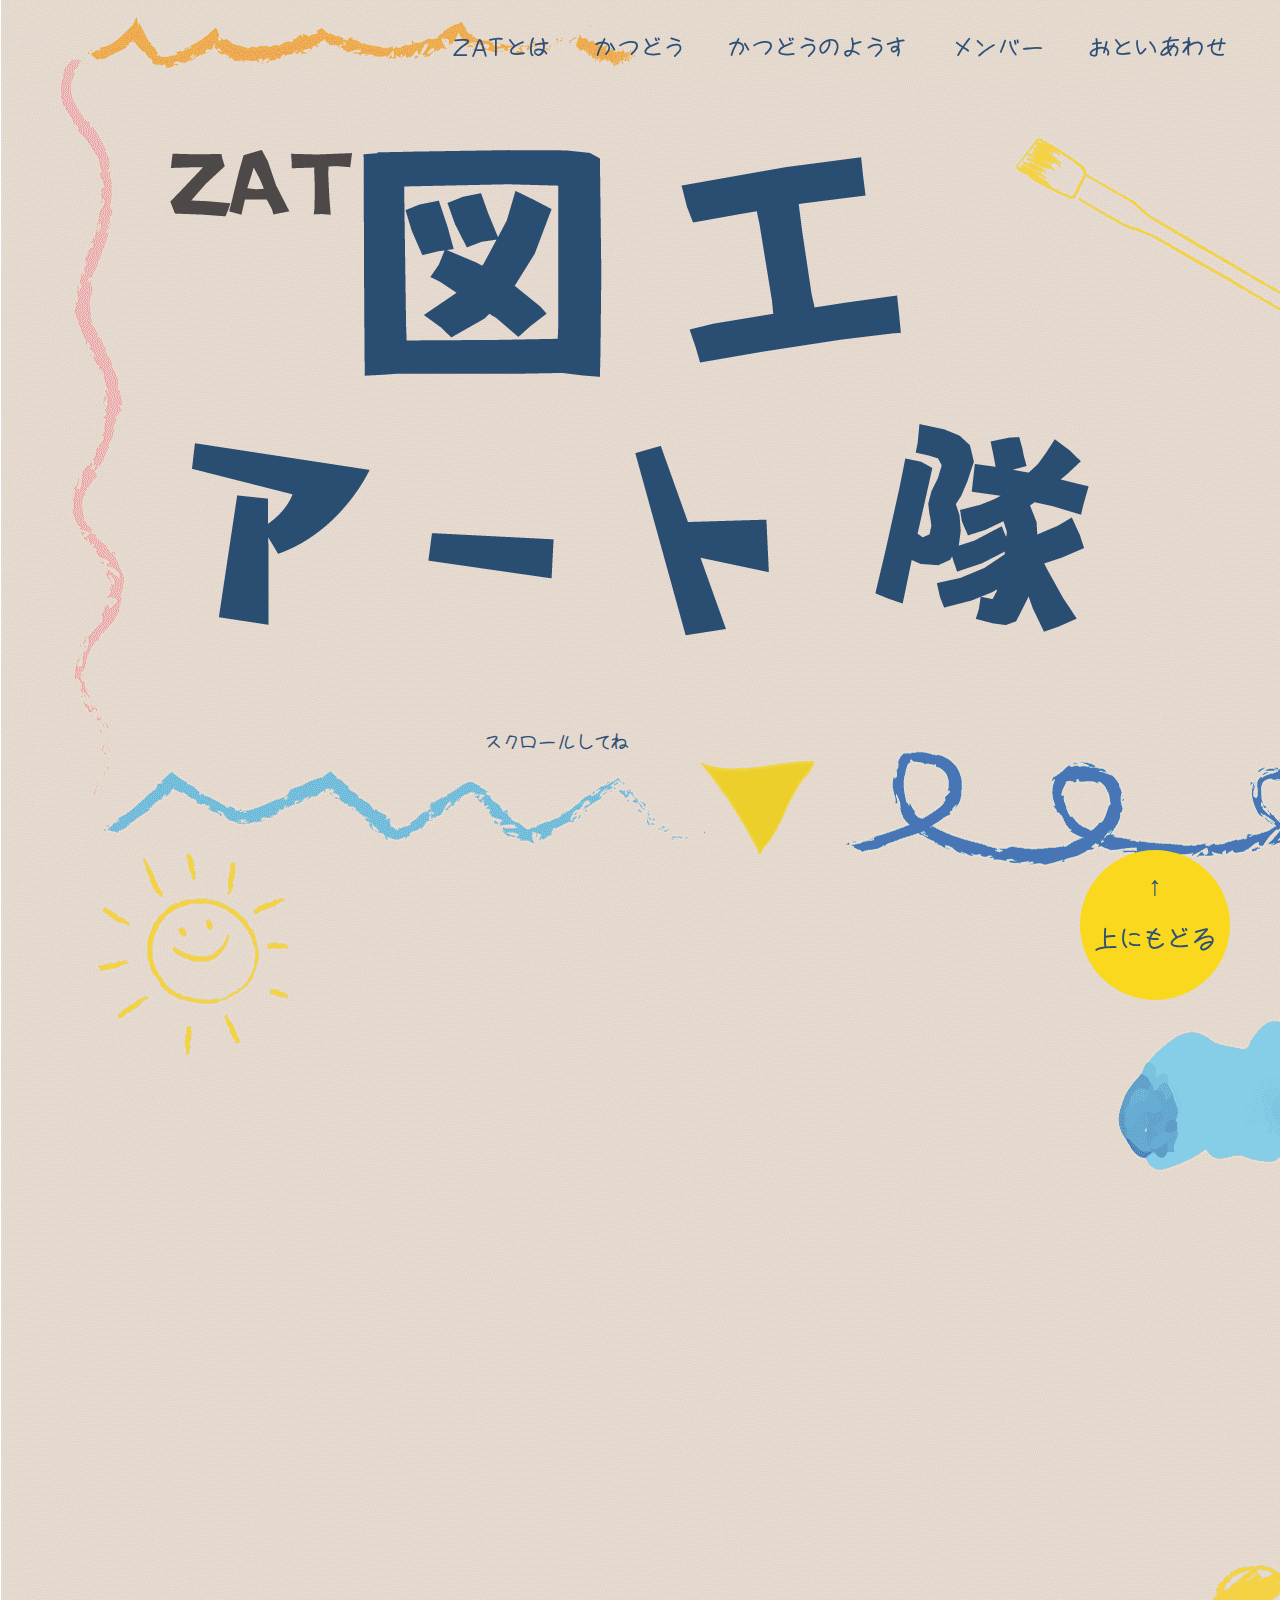
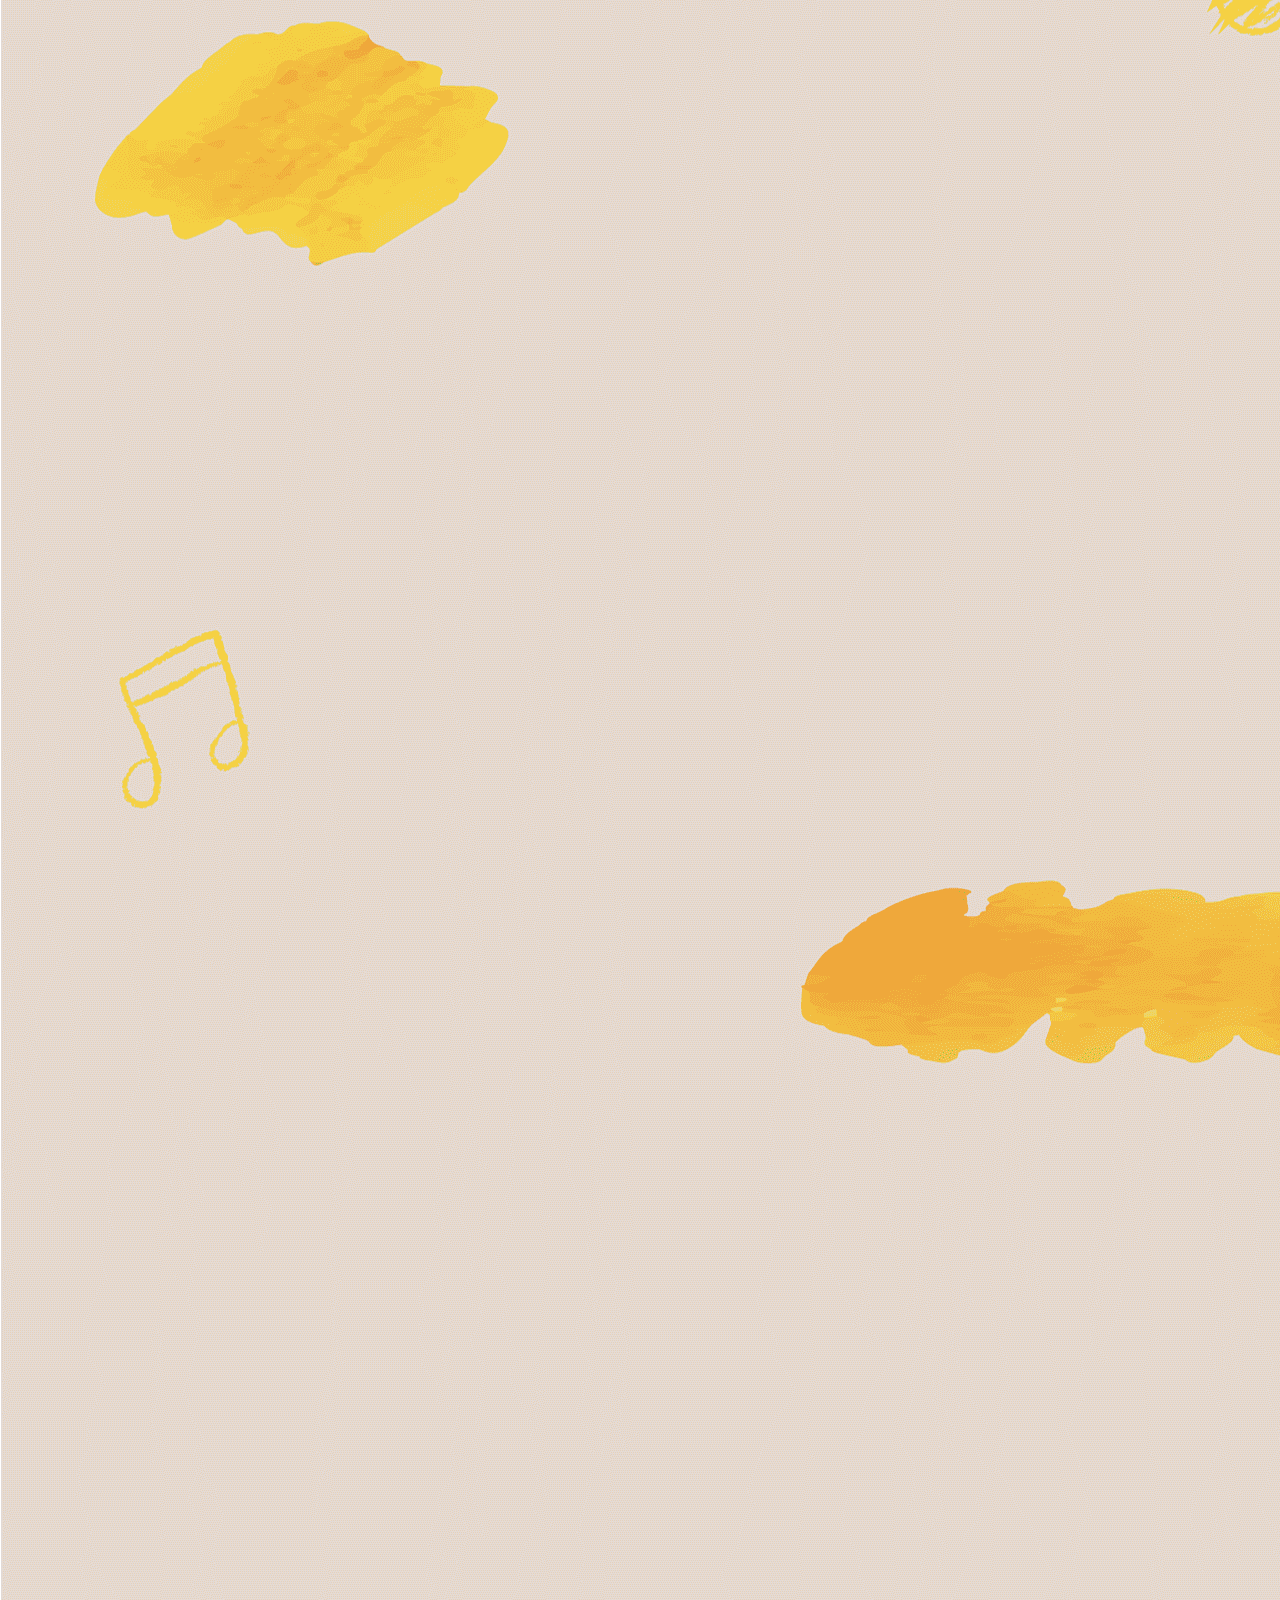
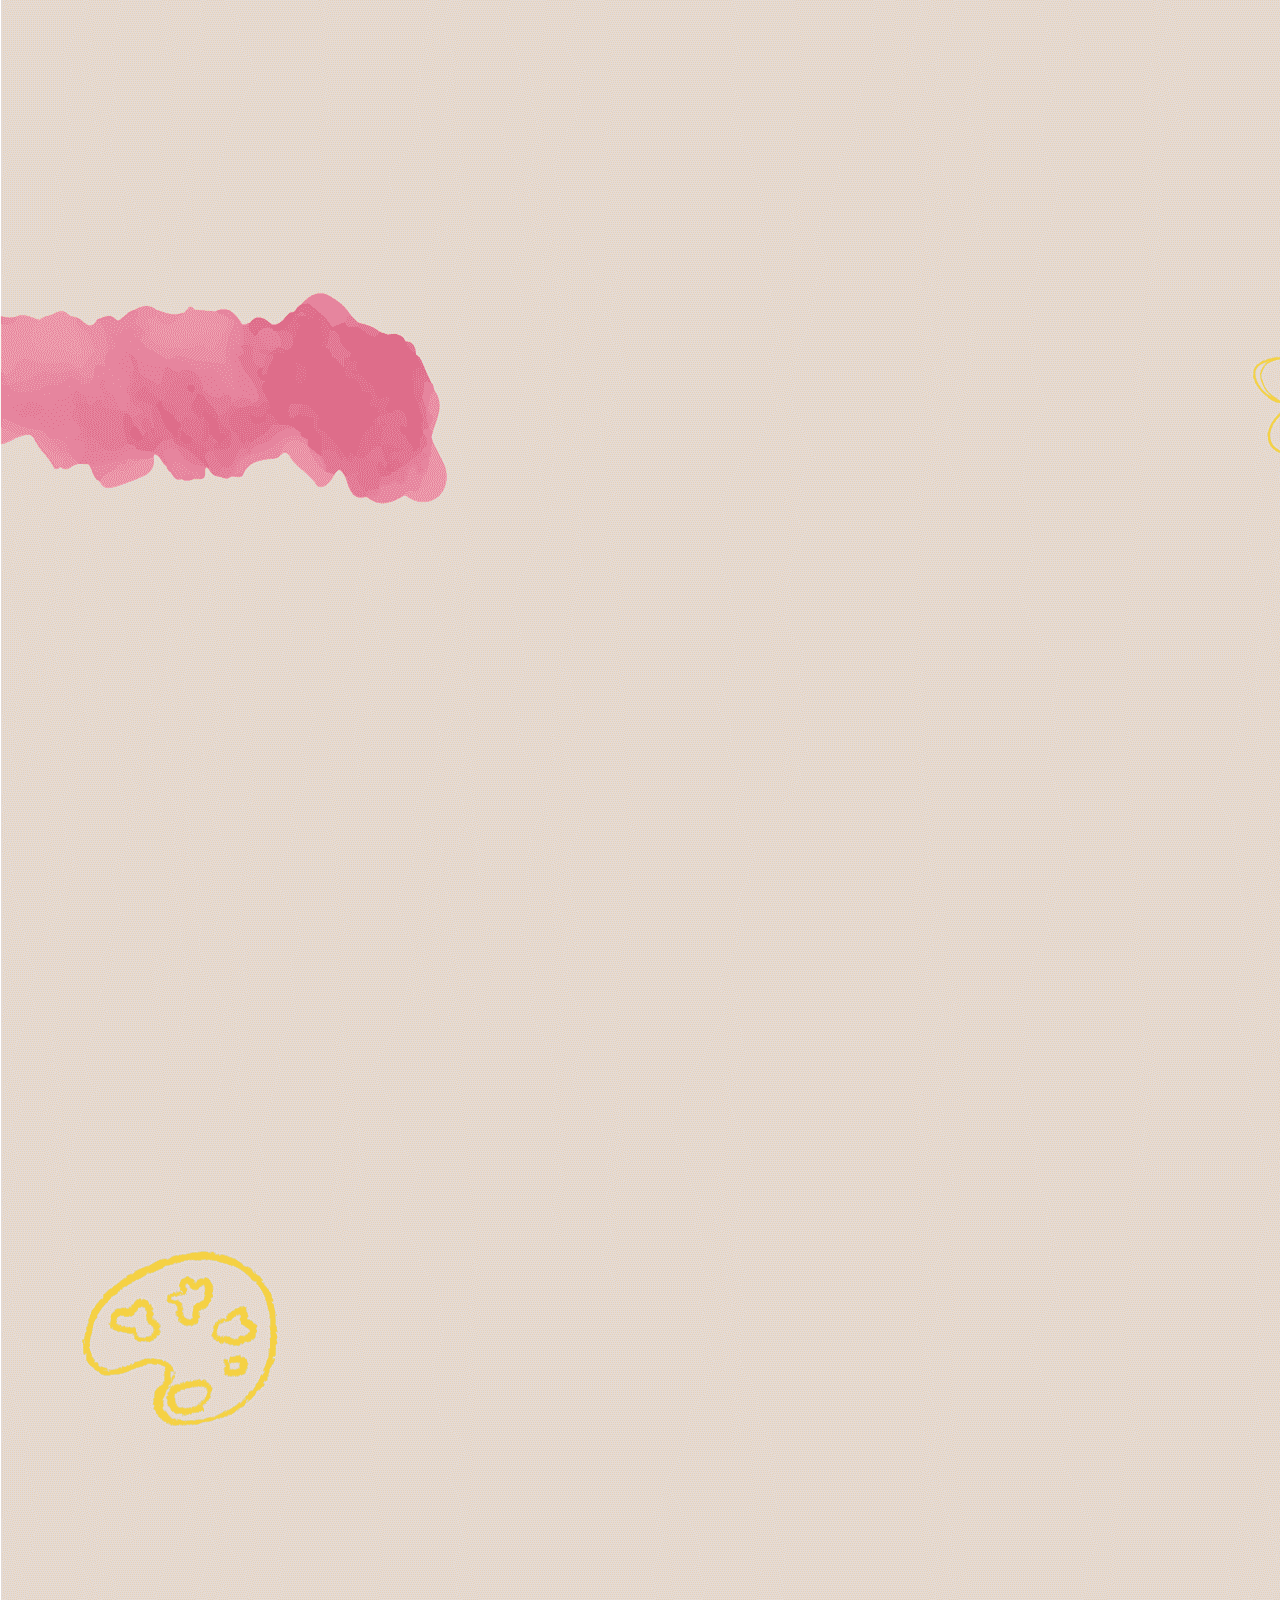
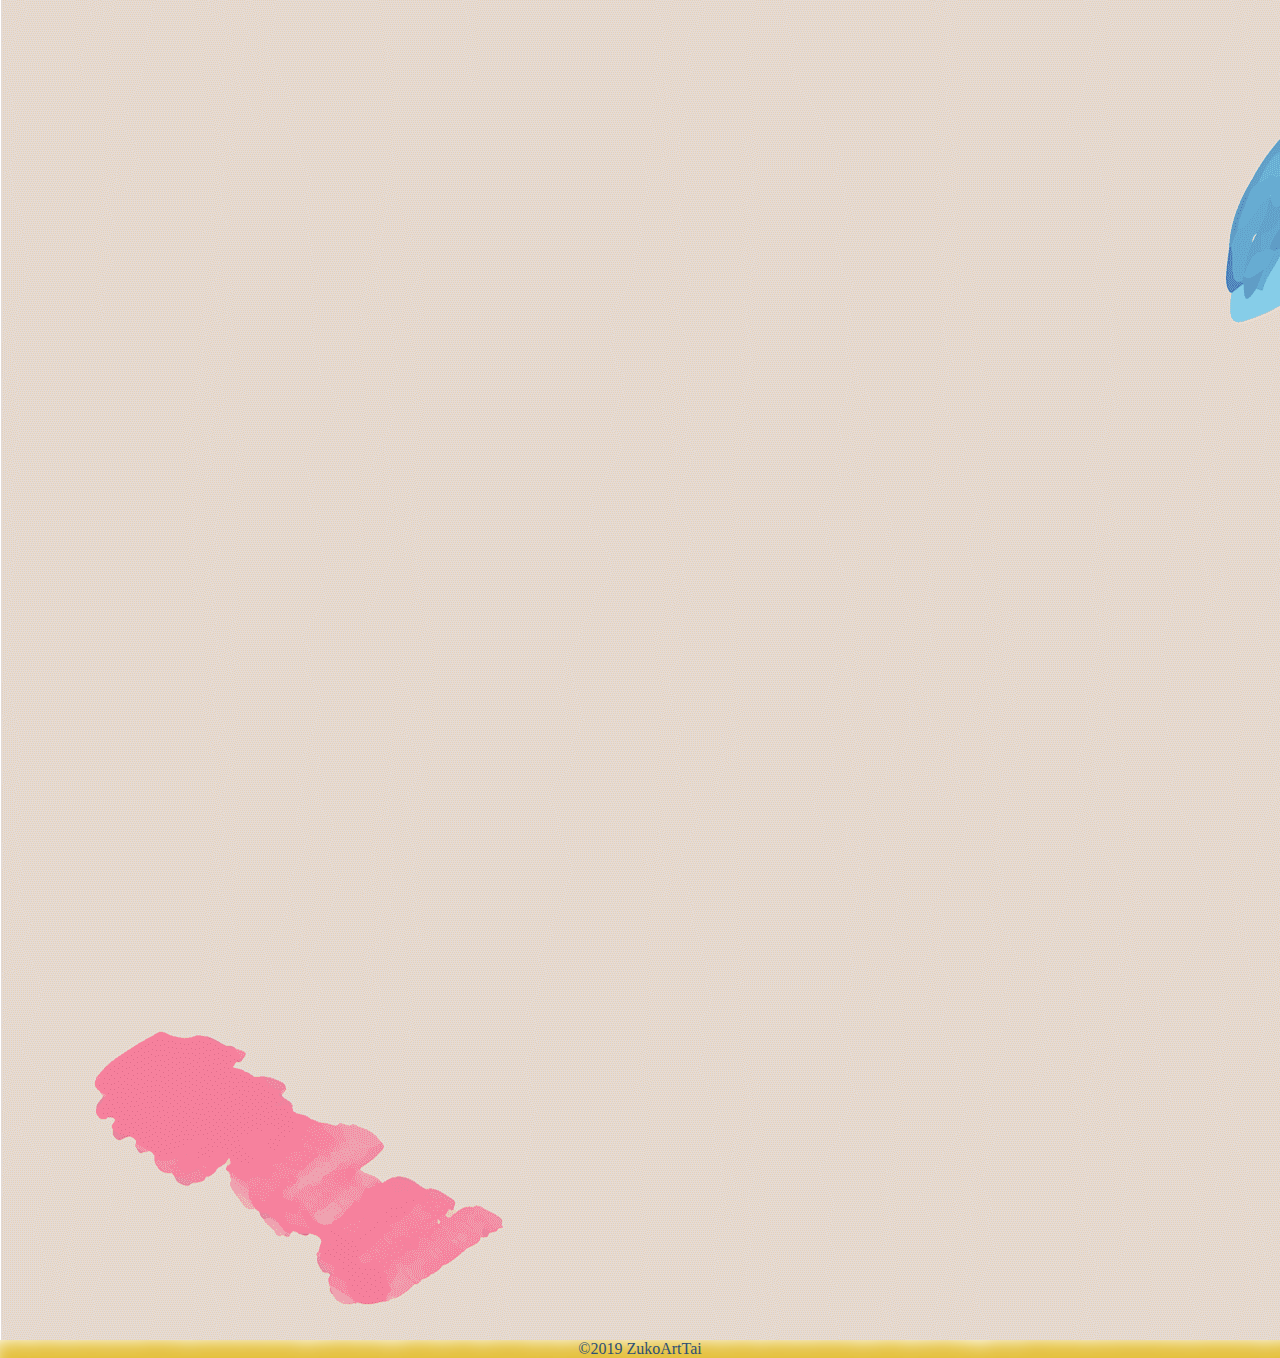
==== commit 376f640e: "lightened" ====
--- a/index.html
+++ b/index.html
@@ -25,6 +25,11 @@
 
 <body>
     <div class="head">
+       <div id="nav-open">
+  <span></span>
+</div>
+
+
         <div class="global-navi"><nav>
             <ul>
                 <li>
@@ -326,6 +331,8 @@
               });
         });*/
     </script>
+    
+   
 
 
 
--- a/style.css
+++ b/style.css
@@ -177,6 +177,7 @@
 
 .scroll img{
     transition-duration:0.5s;
+    
 }
 
 
@@ -377,7 +378,7 @@
 
 .thumb-item img {
     margin-top: 50px;
-    width: 100%;
+    width:80%;
     
 }
 
@@ -578,8 +579,8 @@
     color: #2e5077ff;
     text-align: center;
     background-image: url(footer.png);
-    -webkit-background-size: cover;
-    background-size:cover;
+    
+
 }
 
 
@@ -624,6 +625,7 @@
     }
 }
 
+
 @media screen and (max-width:480px ){
     .main{
         width: 414px;
@@ -645,8 +647,18 @@
     
     .scroll img{
         width: 100px;
-        
-    }
+        animation: img_box_9955 3s linear infinite;
+  transform-origin: 50% 50%;
+  margin: 1rem 0 !important;
+        
+    }
+    
+    @keyframes img_box_9955 {
+  0% { transform: translateY(0) }
+  33.33333% { transform: translateY(-10px) }
+  66.66667% { transform: translateY(0) }
+  100% { transform: translateY(0) }
+}
     
     .scroll{
         position: absolute;
@@ -662,9 +674,11 @@
     body{
         width: 100%;
         background-image: url(1x/spbgimg-02.png);
-        
+        -webkit-background-size: contain;
+        background-size: contain;
         -webkit-background-size: cover;
         background-size:cover;
+        
     }
     
     .mark{
@@ -769,6 +783,7 @@
         width: 100px;
         text-align: center;
         margin: 10px;
+        height: 190px;
     }
     
     .person .face{
@@ -784,11 +799,21 @@
     }
     
     .person p{
+        
         font-size: 12px;
     }
     
+    .script{
+        width: 120px;
+        height: 120px;
+        
+    }
+    
     .script p{
-        font-size: 10px;
+        font-size:9px;
+        line-height: 2.5;
+    
+    
     }
     .contact-form{
         
@@ -829,6 +854,7 @@
     footer{
         font-size: 12px;
         padding: 7px;
+        
     }
     
     .topbutton:hover{
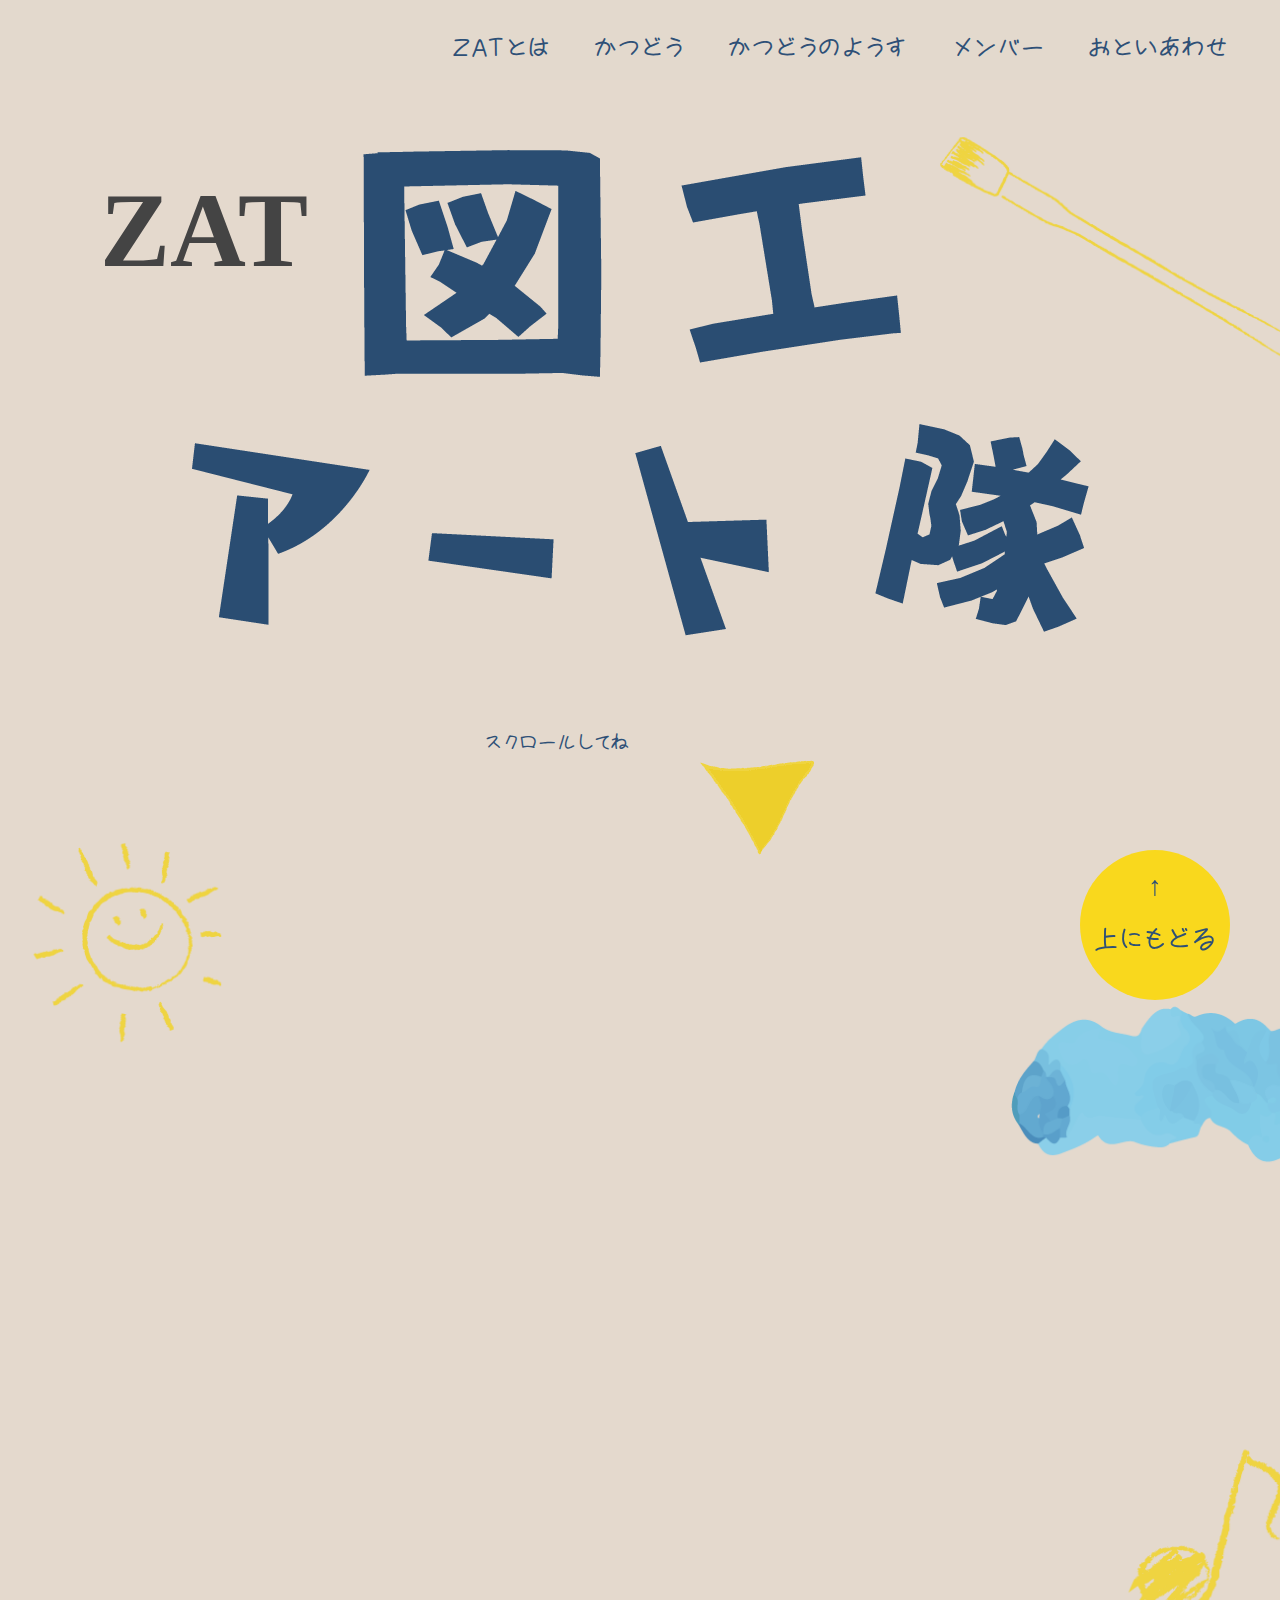
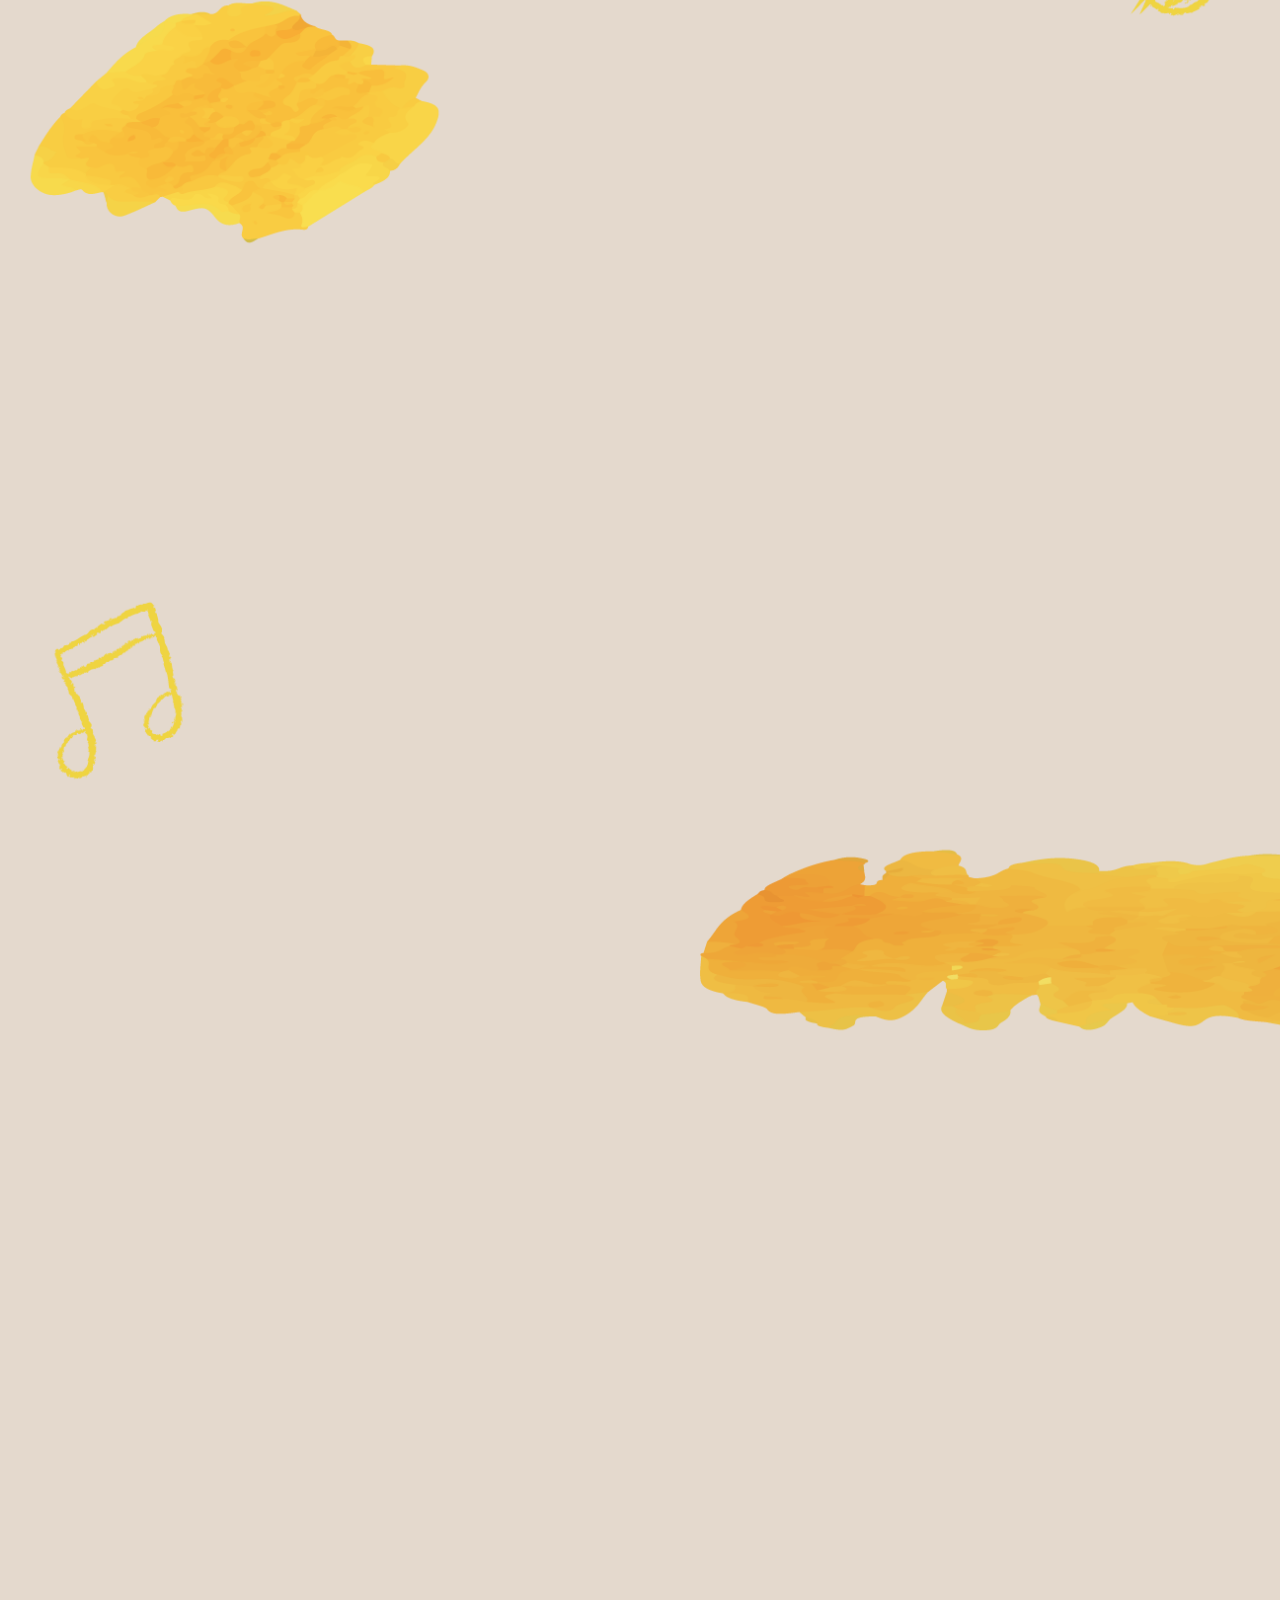
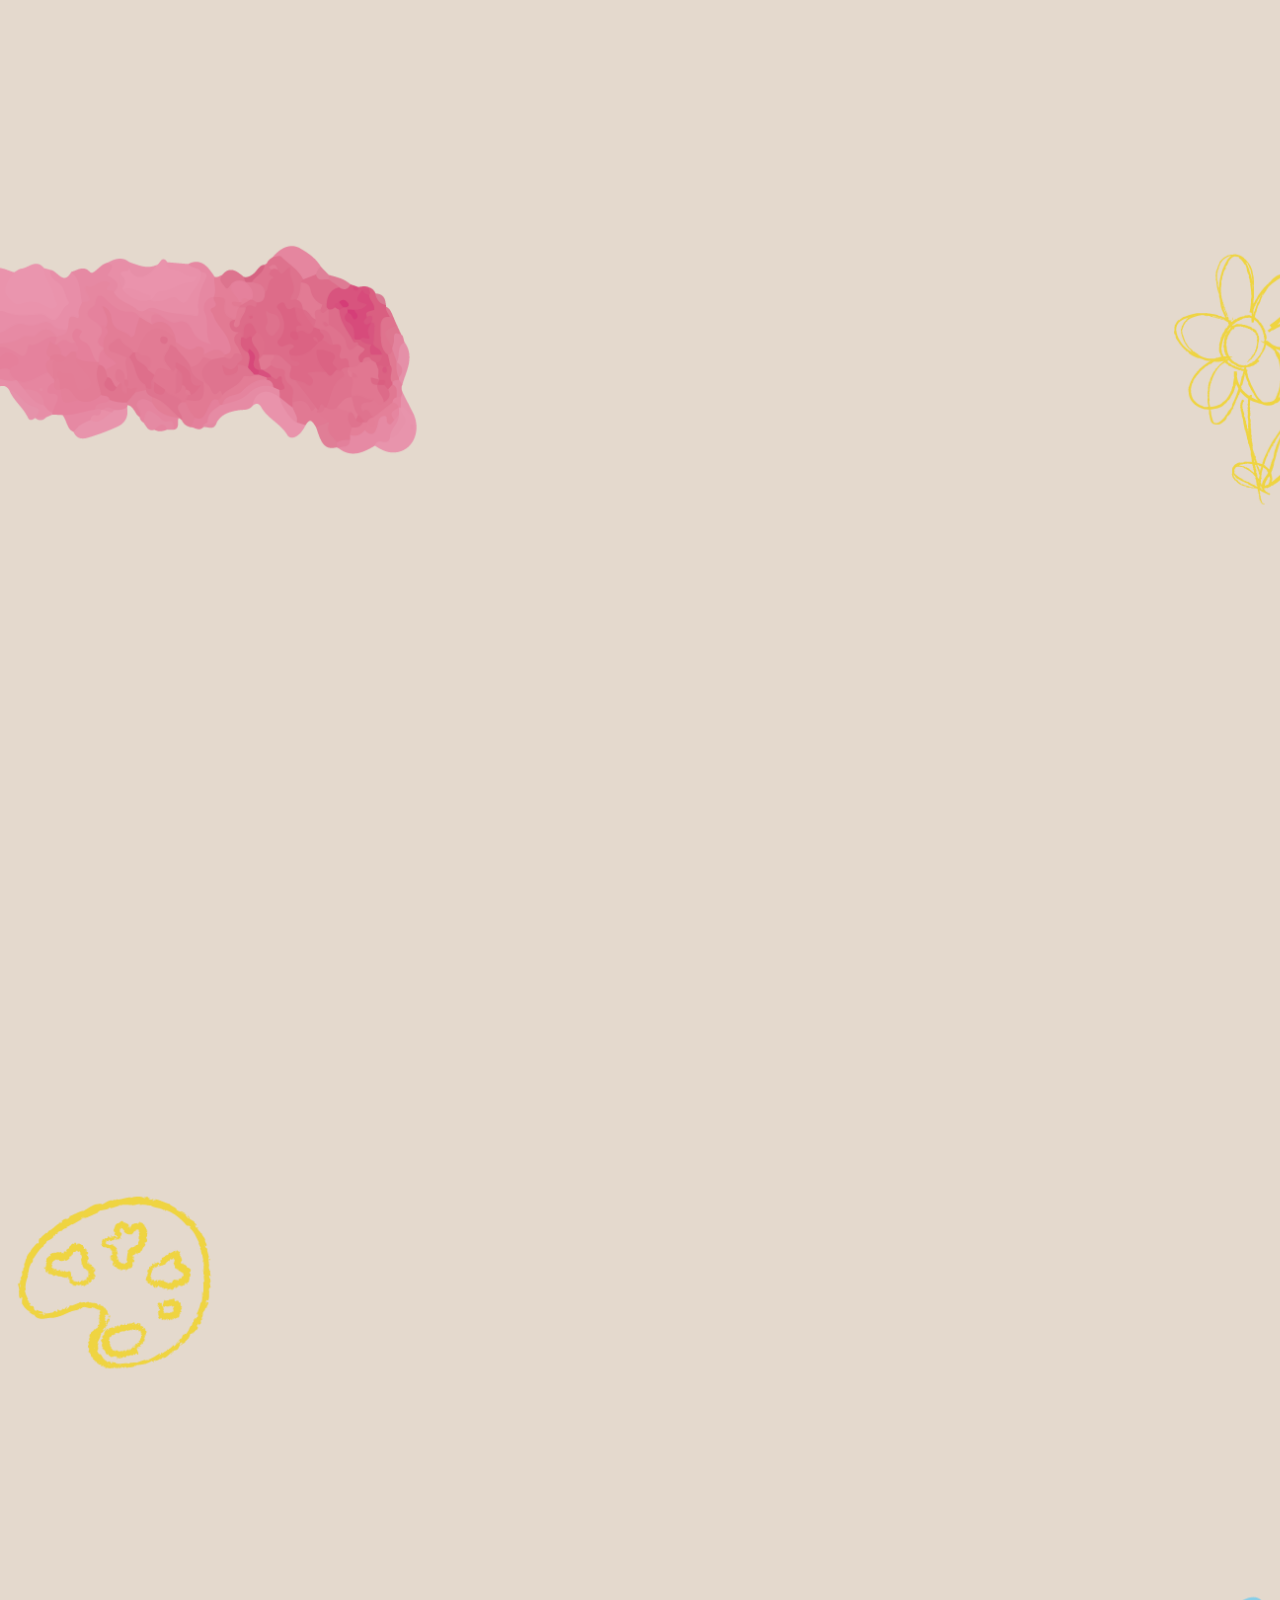
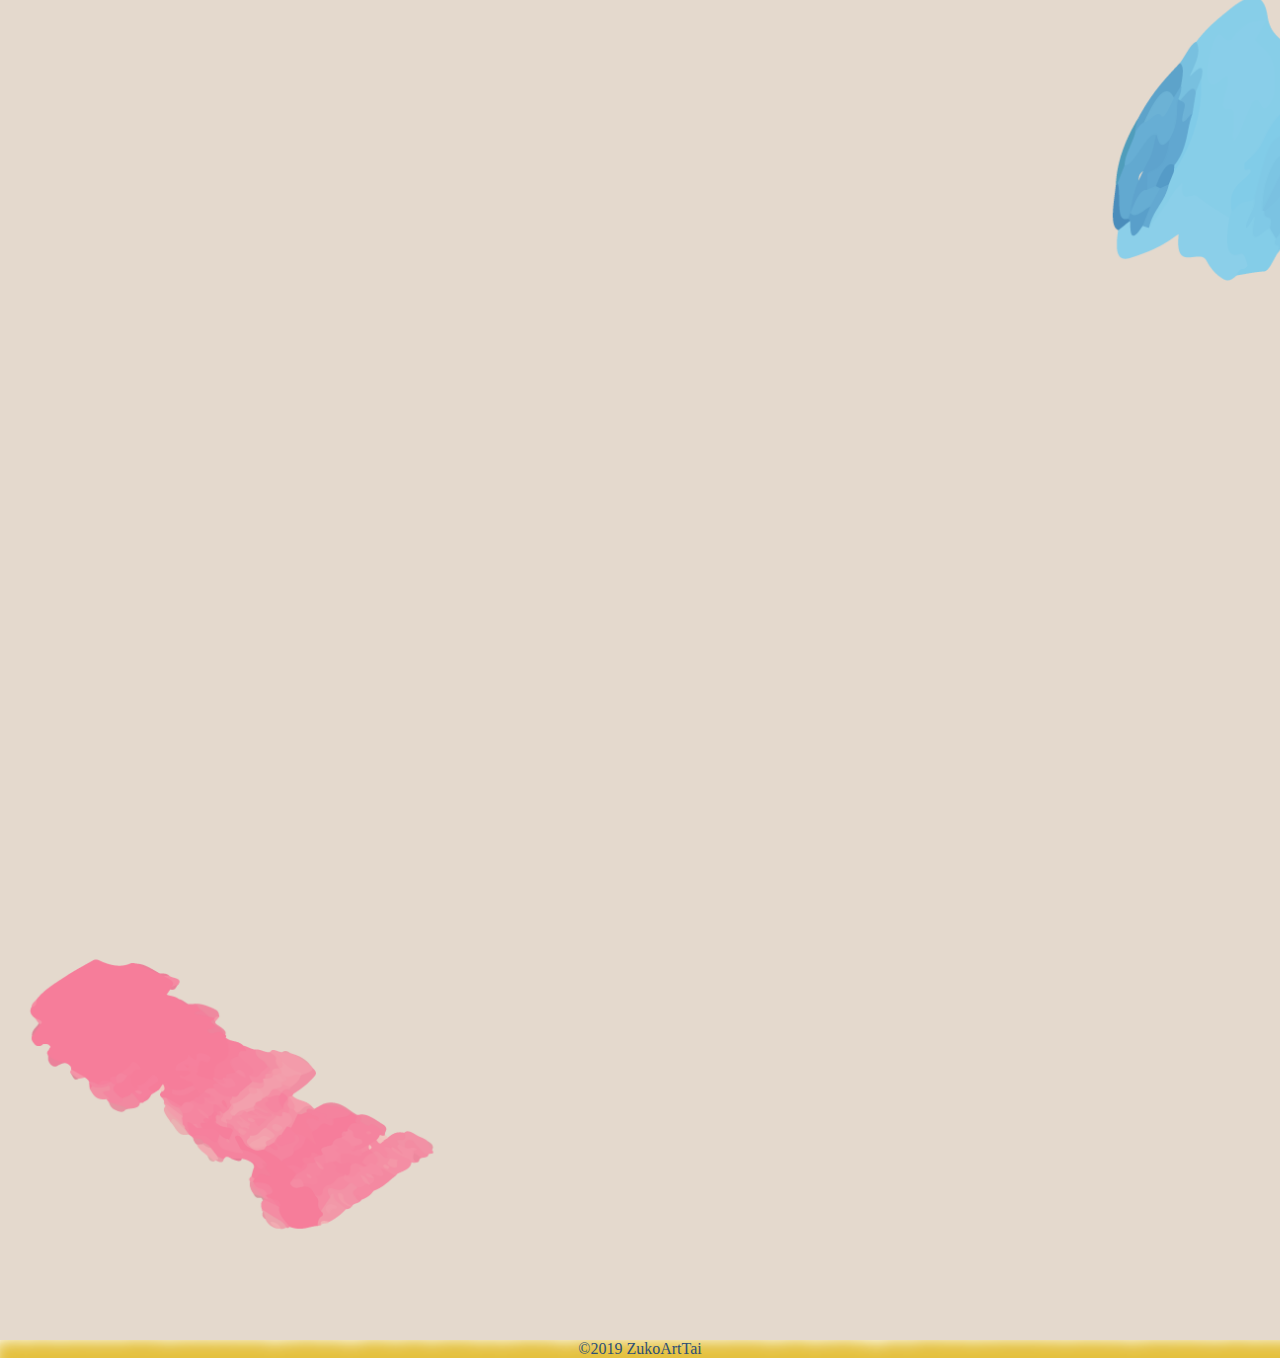
==== commit 366f3fc0: "fixed3" ====
--- a/index.html
+++ b/index.html
@@ -46,7 +46,12 @@
         <p>スクロールしてね</p>
         <a class="scroll" href="#about"><img src="pointing.png" alt=""></a>
         <div class="logo-img"><img src="1x/logo.png" alt=""></div>
-        <div class="logo-mini"><img src="1x/logomini.png" alt=""></div>
+        <div class="logo-mini"><h2>ZAT</h2></div>
+        <img class="top" src="1x/top.png" alt="">
+        <img class="left" src="1x/left.png" alt="">
+        <img class="bottom-left" src="1x/bottom-left.png" alt="">
+        <img class="bottom-right" src="1x/bottom-right.png" alt="">
+        <img class="right" src="1x/right.png" alt="">
         
     </div>
     <div class="main">
@@ -81,6 +86,7 @@
                     </div>
                 </div>
             </div>
+            <div class="lmbutton"><a href="index2.html">もっとみる</a></div>
         </div>
         <div class="fuwat" id="gallery">
             <img class="title" src="titlegallery.png" alt="">
@@ -136,7 +142,7 @@
                 });
                 $('.thumb-item-nav').slick({
                     infinite: true,
-                    slidesToShow: 5,
+                    slidesToShow: 4,
                     slidesToScroll: 1,
                     asNavFor: '.thumb-item', //スライダー本体のクラス名
                     focusOnSelect: true,
@@ -144,8 +150,12 @@
                     responsive: [{
                 breakpoint: 480,
                   settings: {
+                      infinite: true,
                     slidesToShow: 1,
                     slidesToScroll: 1,
+                      asNavFor: '.thumb-item', //スライダー本体のクラス名
+                    focusOnSelect: true,
+                    centerMode: true,
                 }
               }
               ]
@@ -203,7 +213,7 @@
                     <p>はち</p> <div class="script"><p>はなの弟。サッカーをしていて運動神経抜群。かわいい。</p></div>
                 </div>
                 <div class="person">
-                    <div class="face"><img src="" alt=""></div>
+                    <a href="#contact"><div class="face"><img src="" alt=""></div></a>
                     <p>次はきみだ！</p>
                 </div>
             </div>
--- a/style.css
+++ b/style.css
@@ -28,7 +28,8 @@
     background-repeat: no-repeat;
     animation: fadeIn 2s ease 0s 1 normal;
     -webkit-animation: fadeIn 2s ease 0s 1 normal;
-   
+   -webkit-background-size: cover;
+   background-size: cover;
 
     
 }
@@ -52,7 +53,10 @@
 
 @media  screen and (max-width:480px){
     .head{
-        height: 736px;
+        
+        height: 750px;
+        width: 100%;
+        height: ;
     }
 }
 
@@ -69,37 +73,54 @@
 
 
 
-.logo-mini img{
+.logo-mini{
+    font-family: 'nishiki';
+    text-align: center;
+    color: #444;
+    font-size: 70px;
+    width: 200px;
+    padding-left: 100px;
+    padding-top: 90px;
+}
+
+
+
+
+
+
+.top{
+    position:absolute;
+    top: 10px;
+    left: 30px;
+    width: 40%;
+}
+
+.left{
     position: absolute;
-    left: 170px;
-    top: 150px;
-}
-
-
-
-
-@media screen and (max-width:480px ){
-    .logo-img img{
-        margin:110px auto;
-        width: 80%;
-
-    }
-    
-    
-}
-
-@media screen and (max-width:480px ){
-    .logo-mini img{
-        
-        margin:10px auto;
-        width: 30%;
-        position: absolute;
-        top: 130px;
-        left: 150px;
-        
-    }
-}
-
+    top: 60px;
+    left: 20px;
+}
+
+.bottom-left{
+    position: absolute;
+    top: 750px;
+    left: 10px;
+    width: 45%;
+}
+
+.bottom-right{
+    position: absolute;
+    right: 0;
+    top: 740px;
+}
+
+
+
+.right{
+    position: absolute;
+    right: 0;
+    top: 70px;
+}
 
 nav {
 
@@ -107,7 +128,7 @@
     overflow: hidden;
     position: absolute;
     right: 32px;
-    position:fixed;
+    
     z-index: 100;
     
 }
@@ -147,7 +168,7 @@
     width: 100%;
     height: 80px;
     background: #e8dcd011;
-    position:fixed;
+   
     z-index: 3;
 }
 
@@ -300,7 +321,7 @@
     background: #2e5077ff;
     margin-left: 6px;
     margin-top: 1.5px;
-    width: 202px;
+    width: 200px;
     height: 202px;
     position: absolute;
     top: 0;
@@ -343,7 +364,23 @@
     
 }
 
-
+.lmbutton{
+    display: none;
+    position: absolute;
+    top: 1000px;
+    right: 0;
+    width: 80px;
+        height: 20px;
+        border: 1px solid #2e5077ff;
+    background-color: #2e5077ff;
+    border-radius:5px;
+    padding: 10px 30px;
+    color: #f9d81dff;
+    font-size: 18px;
+    text-decoration: none;
+        font-family: 'yasasisa';
+        
+}
 
 .each{
 margin-bottom: 20px;
@@ -378,13 +415,13 @@
 
 .thumb-item img {
     margin-top: 50px;
-    width:80%;
+    width:100%;
     
 }
 
 .thumb-item-nav{
     margin:50px auto 0;
-    width: 80%;
+    width: 100%;
     
 }
 
@@ -579,7 +616,8 @@
     color: #2e5077ff;
     text-align: center;
     background-image: url(footer.png);
-    
+    -webkit-background-size: cover;
+    background-size: cover;
 
 }
 
@@ -628,10 +666,15 @@
 
 @media screen and (max-width:480px ){
     .main{
-        width: 414px;
-
-    }
-    
+        width: 100%;
+        
+        
+
+    }
+    
+    .fuwat{
+        margin:0 auto;
+    }
     
 }
 
@@ -662,8 +705,10 @@
     
     .scroll{
         position: absolute;
-        top: 600px;
-        left: 150px;
+        top: 550px;
+        left: 36%;
+      vertical-align: middle;
+        
     }
     
     
@@ -671,14 +716,20 @@
 
 @media screen and (max-width:480px ){
     
+   
+    
     body{
-        width: 100%;
+       
+        width:100%;
+        
+        
         background-image: url(1x/spbgimg-02.png);
-        -webkit-background-size: contain;
-        background-size: contain;
+        
         -webkit-background-size: cover;
         background-size:cover;
         
+        
+        
     }
     
     .mark{
@@ -692,30 +743,36 @@
     }
     
     #about{
-        height: 500px;
+        height: 450px;
     }
     
     #activities .title{
         width: 200px;
     }
     
+    #activities{
+        margin-bottom: 90px;
+    }
     .activitybox{
-        width: 100%;
+        width:100%;
+        height: 700px;
+        margin-bottom: 10px;
     }
     
     .left-box {
         float:none;
-        margin:0 auto;
+        margin:0;
         margin-left: 0;
-        width: 400px;
-        
+        width: 100%;
+        margin-bottom: 15px;
     }
     
     .left-box img{
-        width: 320px;
+        width: 80%;
     }
     
     .left-box .learnmore{
+        display:none;
         width: 295px;
         height: 310px;
         margin: 0 50px 0 50px;
@@ -725,20 +782,33 @@
         margin: 140px 0;
     }
     .right-box{
-        margin: 0 40px;
-        }
-    
-    
-    .right-one{
-        margin-right: 10px;
-    }
+        
+        width: 90%;
+        position: absolute;
+        left: 8%;
+        
+    
+    }
+    .right-box img{
+        
+    }
+    
+    .right-one{    }
     
     .each{
+        display: -webkit-flex;
+        display: -moz-flex;
+        display: -ms-flex;
+        display: -o-flex;
+        display: flex;
+        justify-content: space-around;
         width:150px;
-        margin-bottom:10px;
+        height: 150px;
+        margin-bottom:20px;
     }
     
     .each .learnmore{
+        display:none;
         width: 140px;
         height: 140px;
     }
@@ -747,23 +817,48 @@
         margin:60px 0;
     }
     
+    .lmbutton {
+        display: contents;
+        margin:0 auto;
+        width: 80px;
+        height: 20px;
+
+    }
+    
+    .lmbutton a{
+        text-align: center;
+        text-decoration: none;
+         color: #fff;
+        border:3px;
+        background-color: #2e5077ff;
+        border-radius:5px;
+        padding: 10px 30px;
+        
+    }
+    
     #gallery{
+        padding: 0;
+        width: 80%;
         height: 500px;
-        margin-bottom: 50px;
+        margin-bottom: 100px;
     }
     
     .thumb-item{
-        width: 100%;
-        margin-top: 50px;
+       width: 90%;
+        margin-top: 20px;
     }
     
     .thumb-item img {
-        width: 100%;
-    }
-    
+       width: 100%;
+    }
+    
+    .thumb-item-nav{
+        width: 80%;
+    }
     
     #members{
         height: 1100px;
+        
         
     }
     #members .title{
@@ -777,6 +872,7 @@
         display: -o-flex;
         display: flex;
         justify-content: space-around
+        width: 100%;
     }
     
     .person{
@@ -803,15 +899,15 @@
         font-size: 12px;
     }
     
-    .script{
-        width: 120px;
+    .script p{
+        width: 100px;
         height: 120px;
-        
-    }
-    
-    .script p{
         font-size:9px;
-        line-height: 2.5;
+        
+    }
+    
+    .script {
+        
     
     
     }
@@ -853,8 +949,10 @@
     
     footer{
         font-size: 12px;
-        padding: 7px;
-        
+        padding: 0px;
+        width: 100%;
+        -webkit-background-size: cover;
+        background-size:cover;
     }
     
     .topbutton:hover{
@@ -872,6 +970,58 @@
 
 }
 
+@media screen and (max-width:480px){
+   
+    
+    .top{
+    display: none;
+}
+
+.left{
+   display: none;
+}
+
+.bottom-left{
+    display: none;
+}
+
+.bottom-right{
+    display: none;
+}
+    
+    .right{
+        display: none;
+    }
+    
+
+    
+}
+    
+@media screen and (max-width:480px ){
+    .logo-img img{
+        margin:110px auto;
+        width: 80%;
+
+    }
+    
+    
+}
+
+@media screen and (max-width:480px ){
+    
+    .global-navi{
+        display: none;
+    }
+    .logo-mini{
+        width: 100%;
+        margin: 10px auto;
+       padding: 0;
+        font-size: 40px;
+        position: absolute;
+        top: 15%;
+    }
+}
+
 
 @media screen and ( max-width:480px ){
     
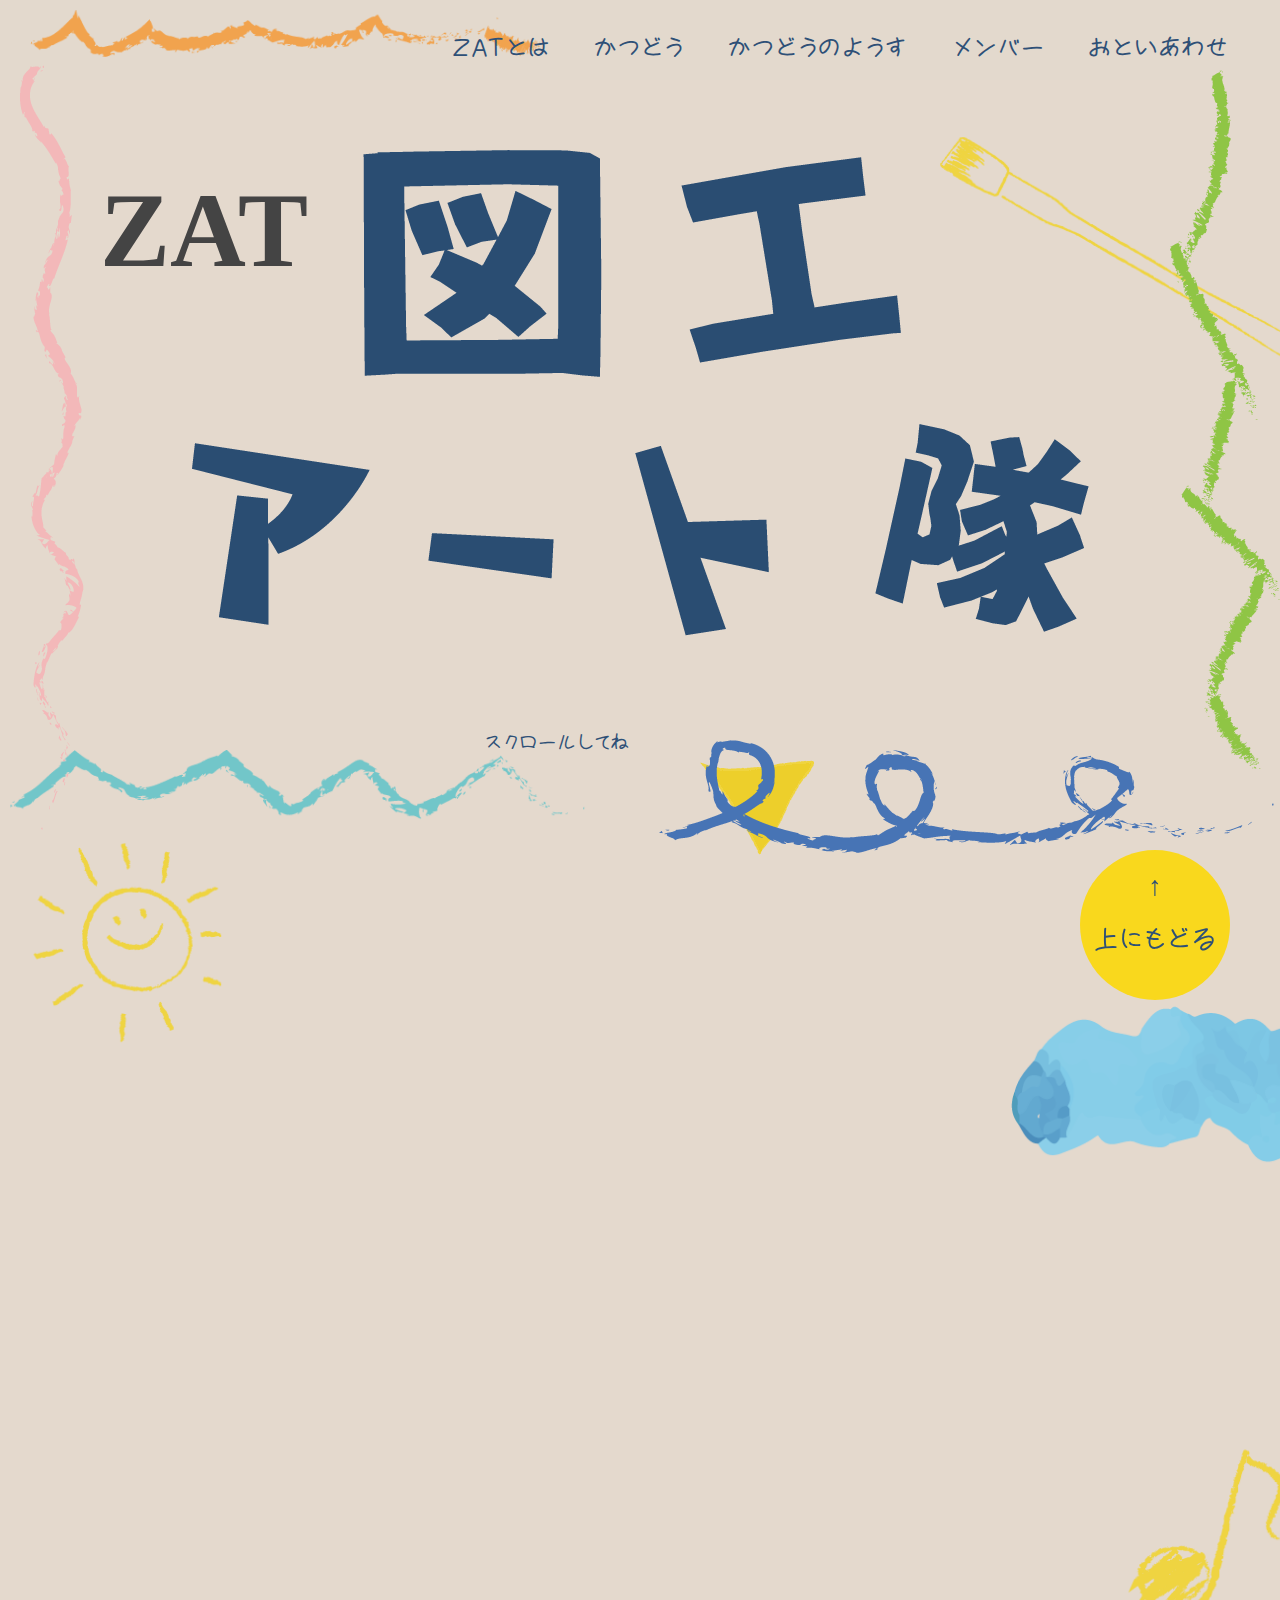
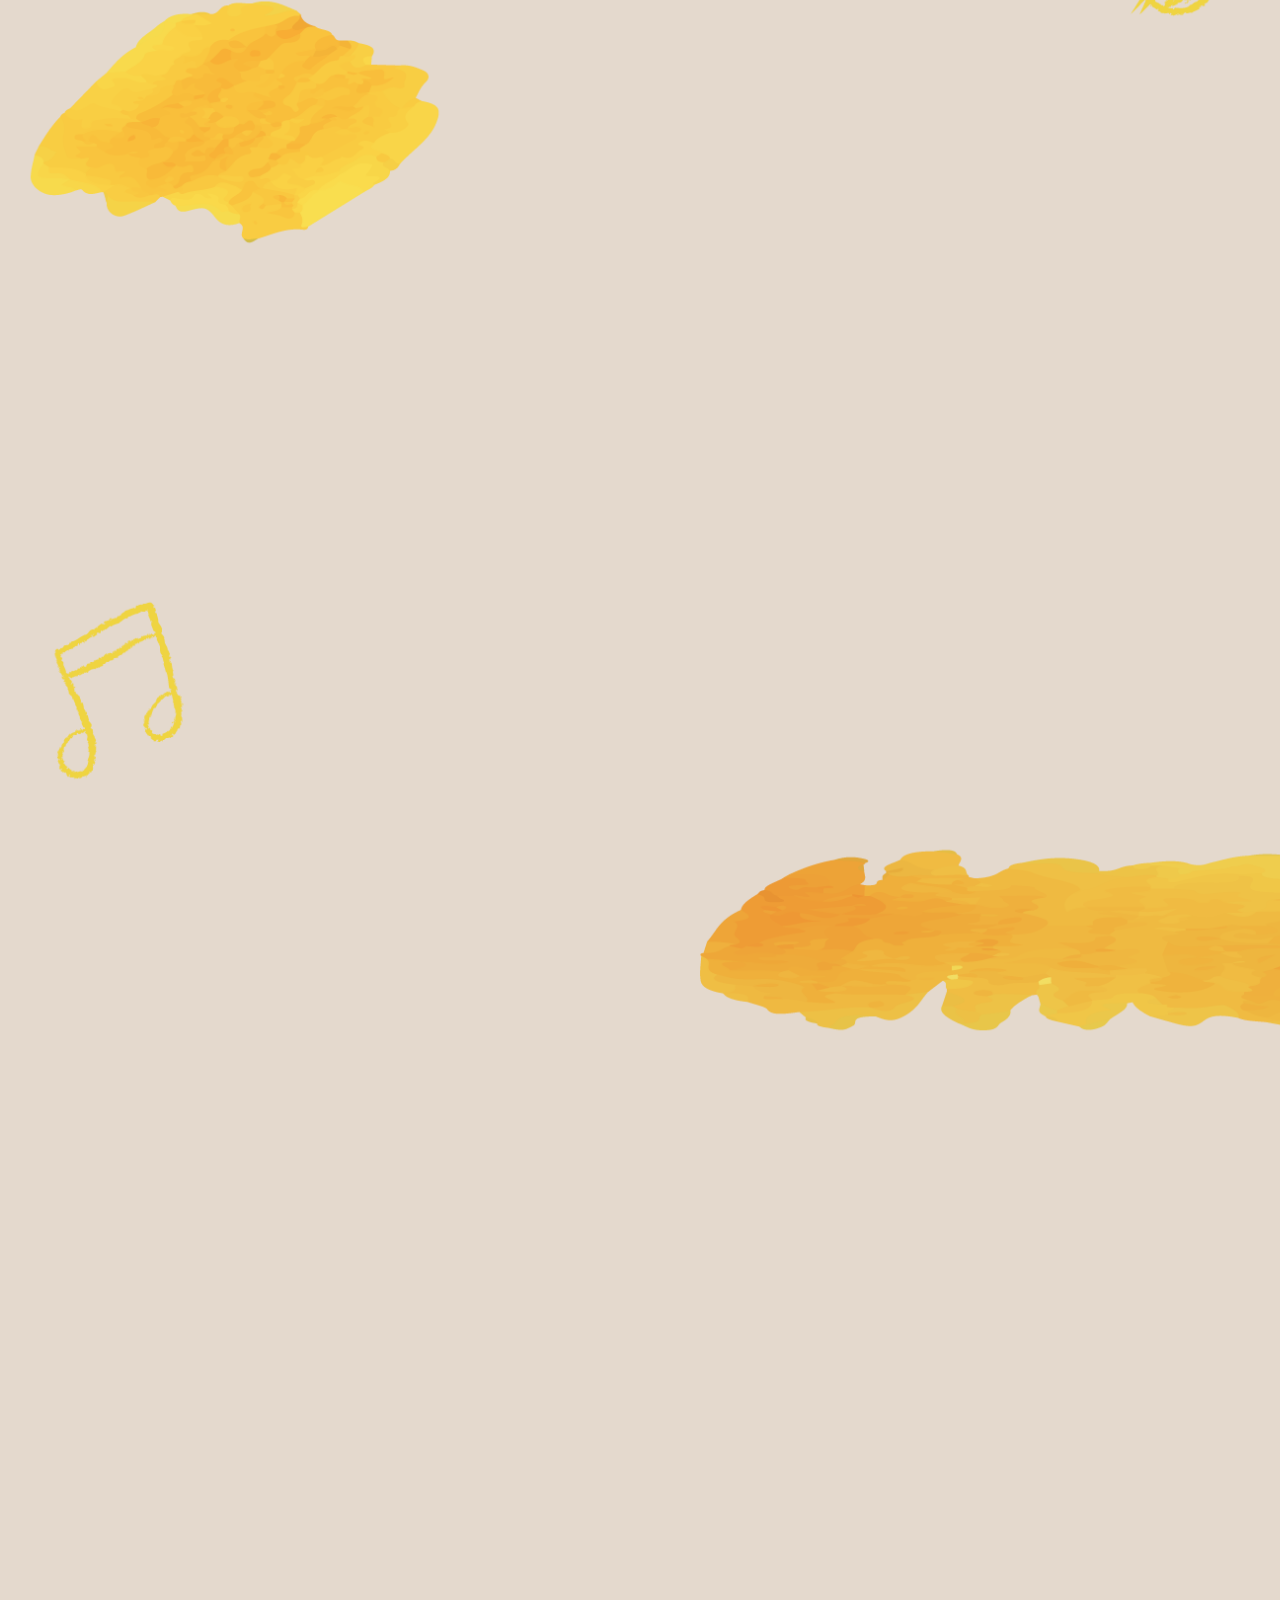
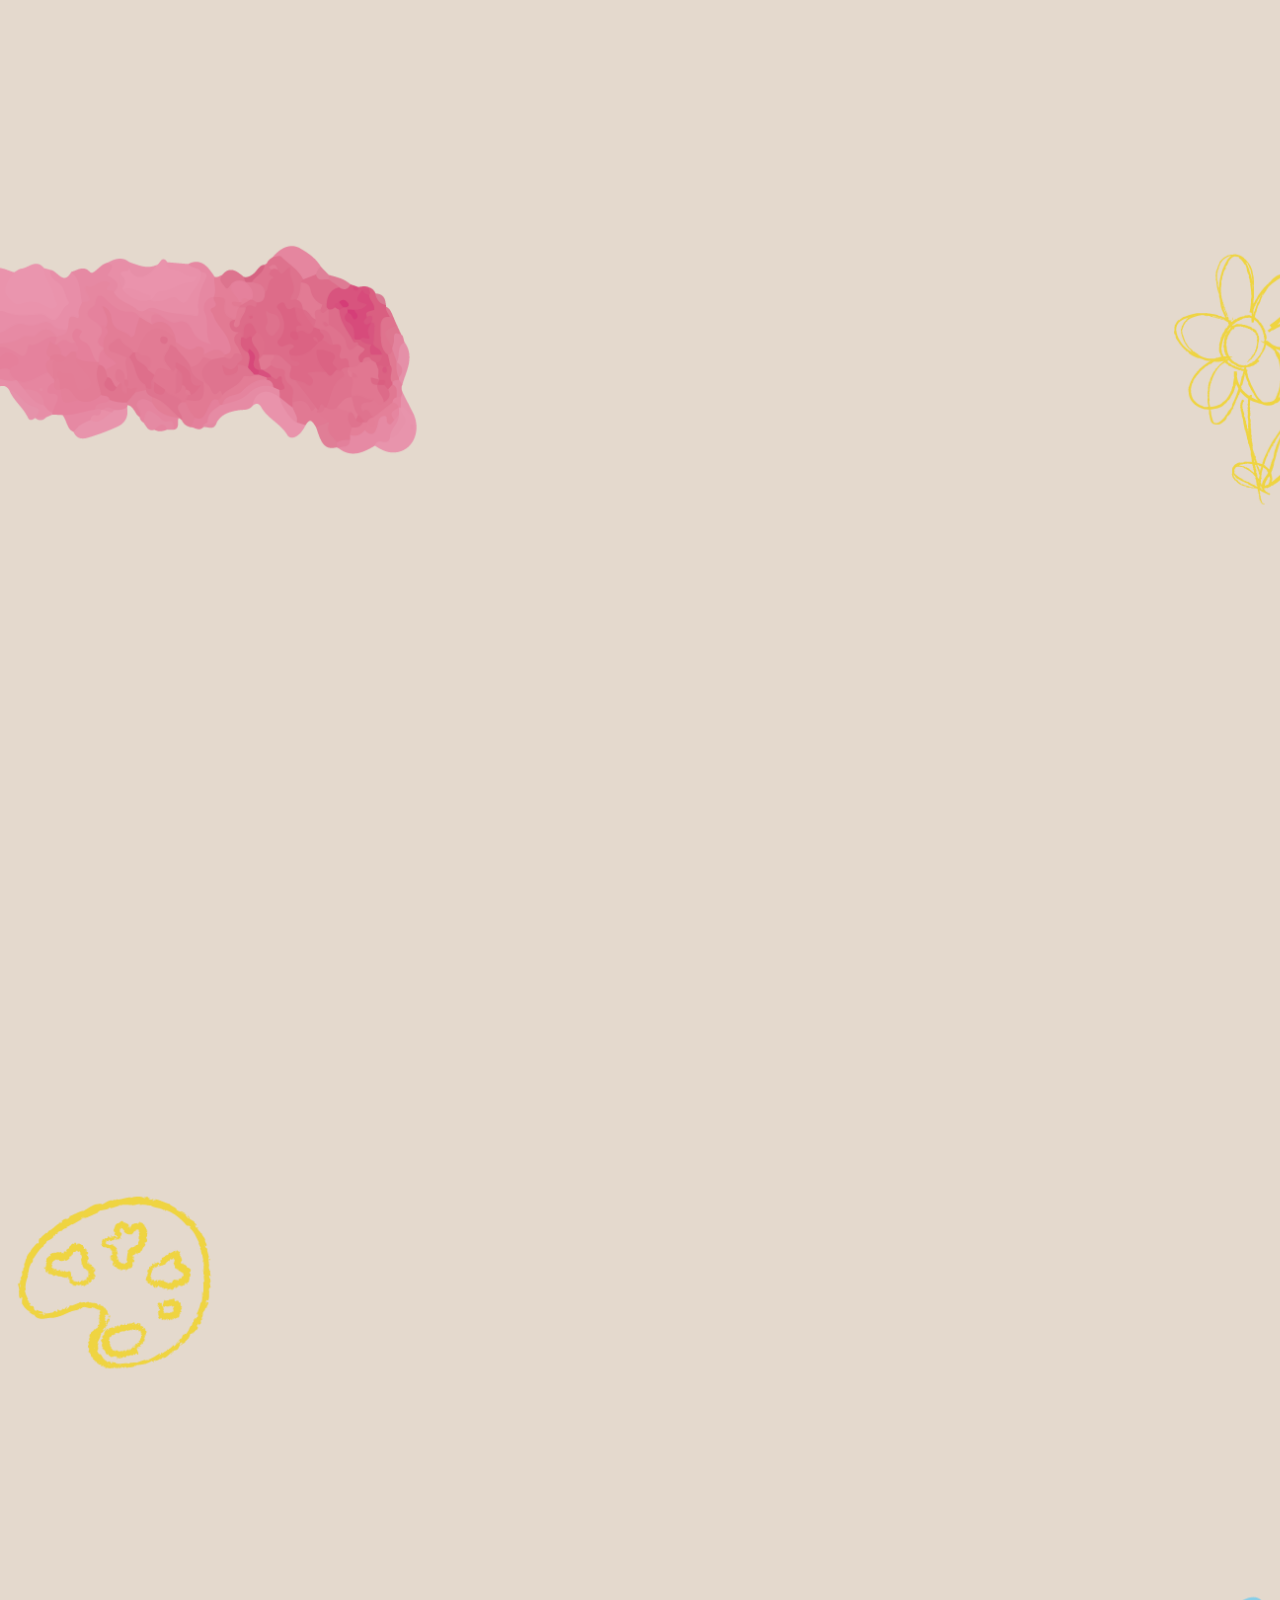
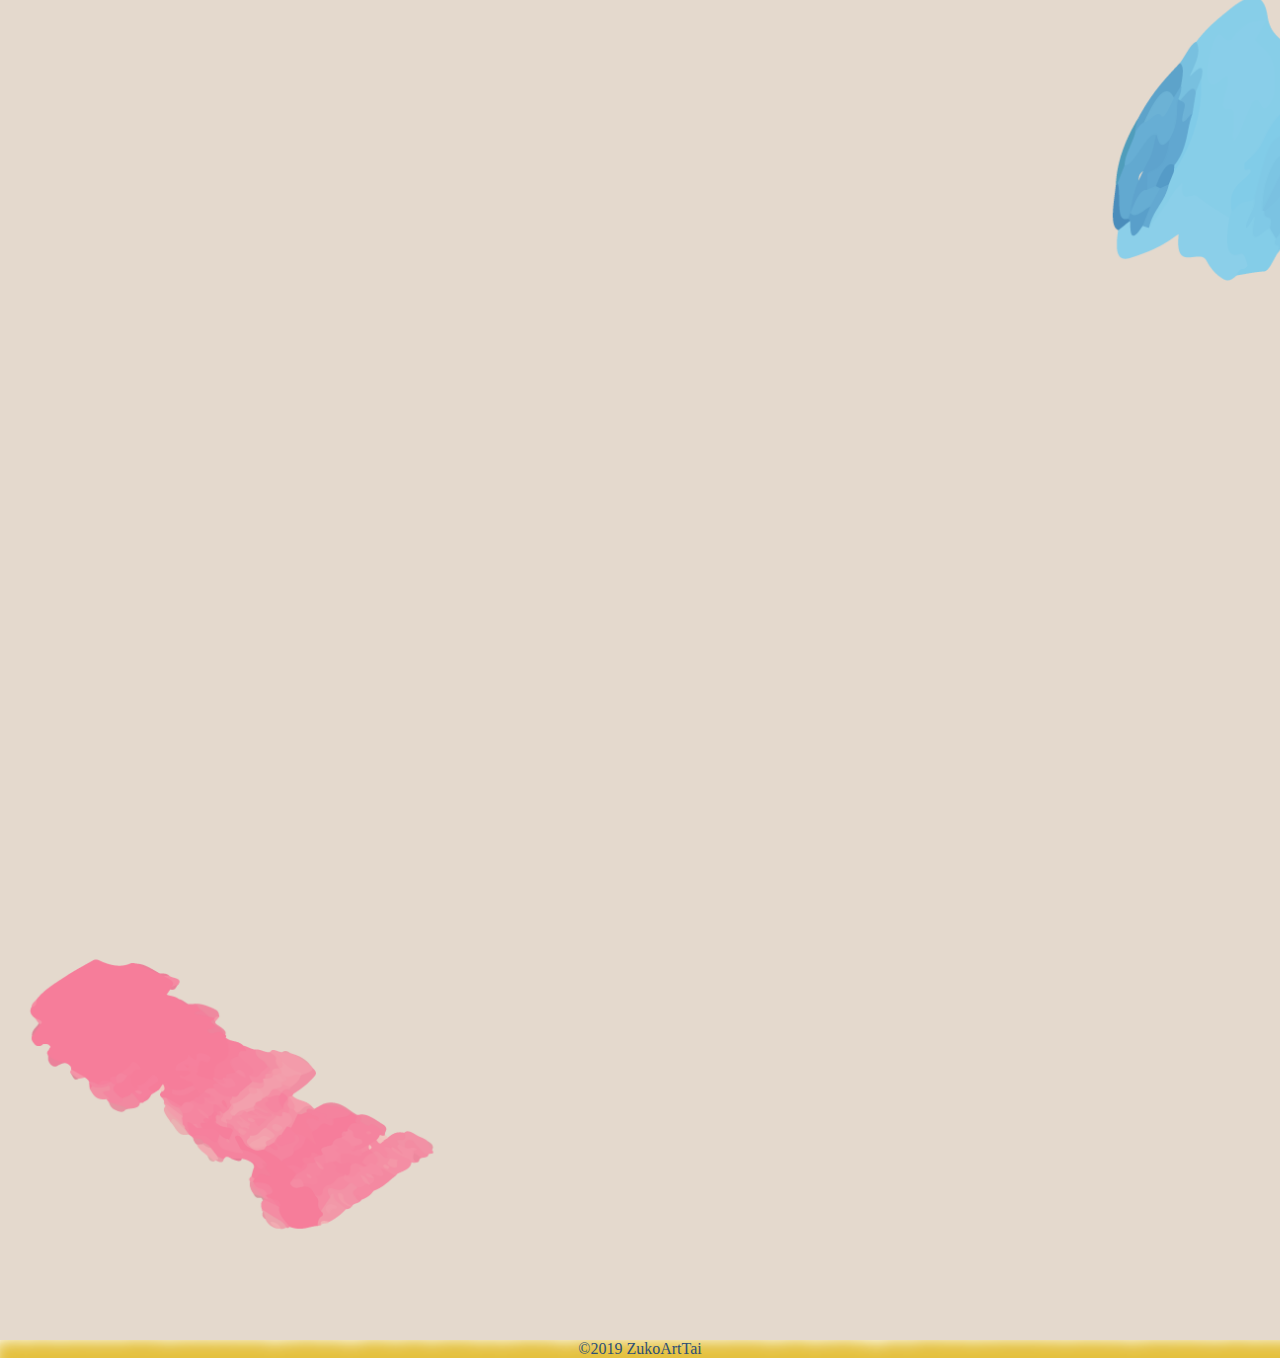
==== commit 37328892: "form enabled" ====
--- a/index.html
+++ b/index.html
@@ -229,18 +229,18 @@
         <div class="fuwat" id="contact">
             <img class="title" src="titlecontact.png" alt="">
 
-            <form class="contact-form" action="program.php" method="post">
+            <form class="contact-form" action="https://docs.google.com/forms/u/1/d/e/1FAIpQLSfYN90TCCqaZg6jmds_vvJYShSRPKD6Hr_MDy9Qb2KOwY_HmA/formResponse" method="post">
                 <div class="item">
                     <label class="label" for="name" name="name">お名前</label>
-                    <input class="name" type="text" name="name">
+                    <input class="name" type="text" name="entry.1039648099">
                 </div>
                 <div class="item" id="mail">
                     <label class="label" for="e-mail">メールアドレス</label>
-                    <input class="mail" type="text" name="mail">
+                    <input class="mail" type="text" name="entry.929007229">
                 </div>
                 <div class="item" id="comment">
                     <label class="label" for="message">お問い合わせ内容</label>
-                    <textarea name="comment" id="" cols="30" rows="10" placeholder="ZATと活動してみませんか？"></textarea>
+                    <textarea name="entry.90890537" id="" cols="30" rows="10" placeholder="ZATと活動してみませんか？"></textarea>
                 </div>
 
                 <div class="item-no-label">
--- a/style.css
+++ b/style.css
@@ -366,19 +366,7 @@
 
 .lmbutton{
     display: none;
-    position: absolute;
-    top: 1000px;
-    right: 0;
-    width: 80px;
-        height: 20px;
-        border: 1px solid #2e5077ff;
-    background-color: #2e5077ff;
-    border-radius:5px;
-    padding: 10px 30px;
-    color: #f9d81dff;
-    font-size: 18px;
-    text-decoration: none;
-        font-family: 'yasasisa';
+    
         
 }
 
@@ -503,23 +491,26 @@
     font-family: 'yasasisa';
     color: #2e5077ff;
     font-size: 20px;
-    
-    
+
+    margin-top: 100px;
     
     
 }
 
 .contact-form .item{
     
-   
+   text-align: center;
     margin: 50px 0;
     padding-left: 50px;
+    display: block;
+    margin: 0 auto;
 }
 
 .contact-form .item .label {
-    display:inline-block;
+    display:block;
  width: 170px;
-    float: left;
+    margin: 10px auto;
+    
  
   
   
@@ -546,6 +537,7 @@
     border-radius:10px;
     padding: 5px ;
     font-size: 1em;
+    margin: 0 auto;
     
 }
 
@@ -557,6 +549,7 @@
      border-radius:10px;
     padding: 5px;
     font-size: 1em;
+    margin: 0 auto 50px;
 }
 
 button[type=submit] {
@@ -751,7 +744,7 @@
     }
     
     #activities{
-        margin-bottom: 90px;
+        margin-bottom: 100px;
     }
     .activitybox{
         width:100%;
@@ -819,9 +812,20 @@
     
     .lmbutton {
         display: contents;
-        margin:0 auto;
+        
         width: 80px;
         height: 20px;
+      
+       margin: 0 auto;
+        
+        
+    background-color: #2e5077ff;
+    border-radius:5px;
+   
+    
+    font-size: 18px;
+    
+        
 
     }
     
@@ -833,11 +837,12 @@
         background-color: #2e5077ff;
         border-radius:5px;
         padding: 10px 30px;
-        
+        font-family: 'yasasisa';
+
     }
     
     #gallery{
-        padding: 0;
+        padding: 40px 0 0;
         width: 80%;
         height: 500px;
         margin-bottom: 100px;
@@ -906,19 +911,12 @@
         
     }
     
-    .script {
-        
-    
-    
-    }
-    .contact-form{
-        
-    }
-    
+   
     
      .contact-form .item{
         
         padding-left: 0;
+         
     }
     
     .contact-form .item .label{
@@ -933,9 +931,12 @@
     
     textarea{
         display: block;
-        margin: 0 auto;
+        margin: 0 auto 50px;
         width: 300px;
-    }
+        
+    }
+    
+
     
     .topbutton{
         width: 80px;
